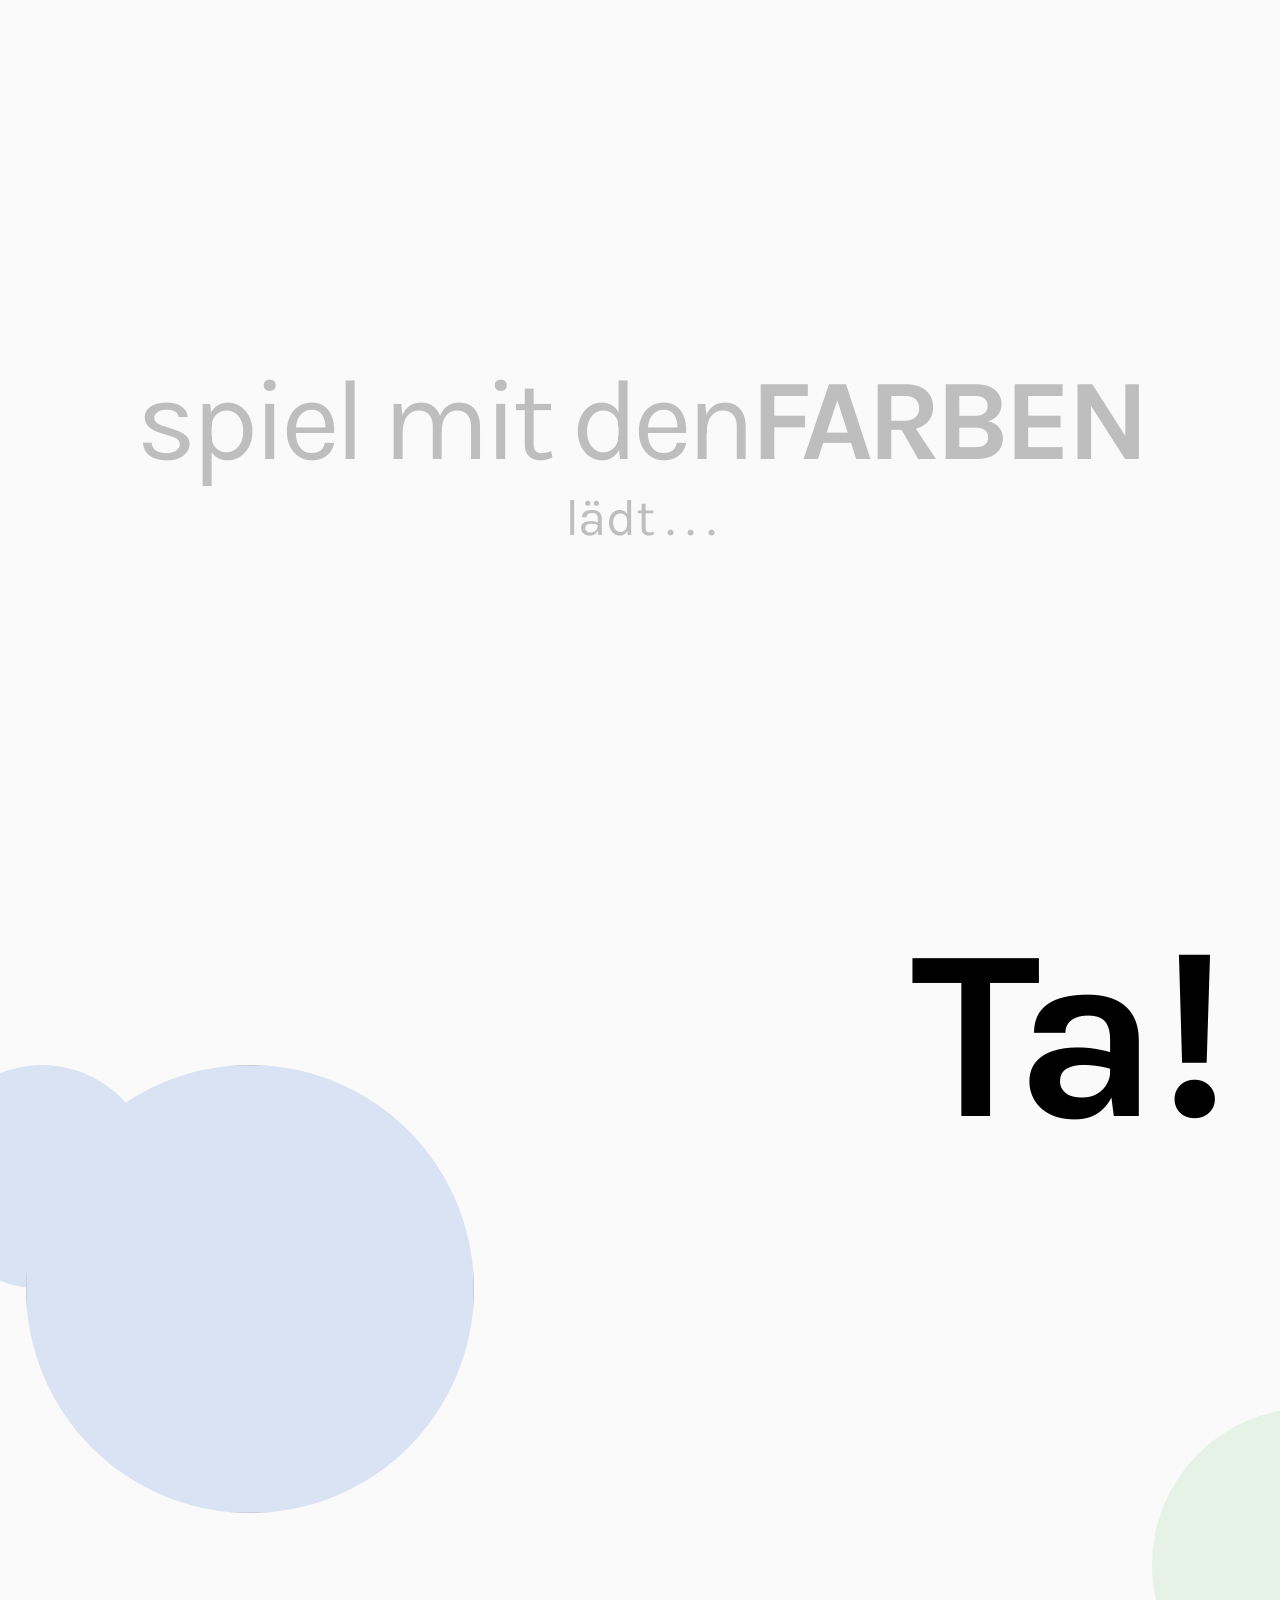
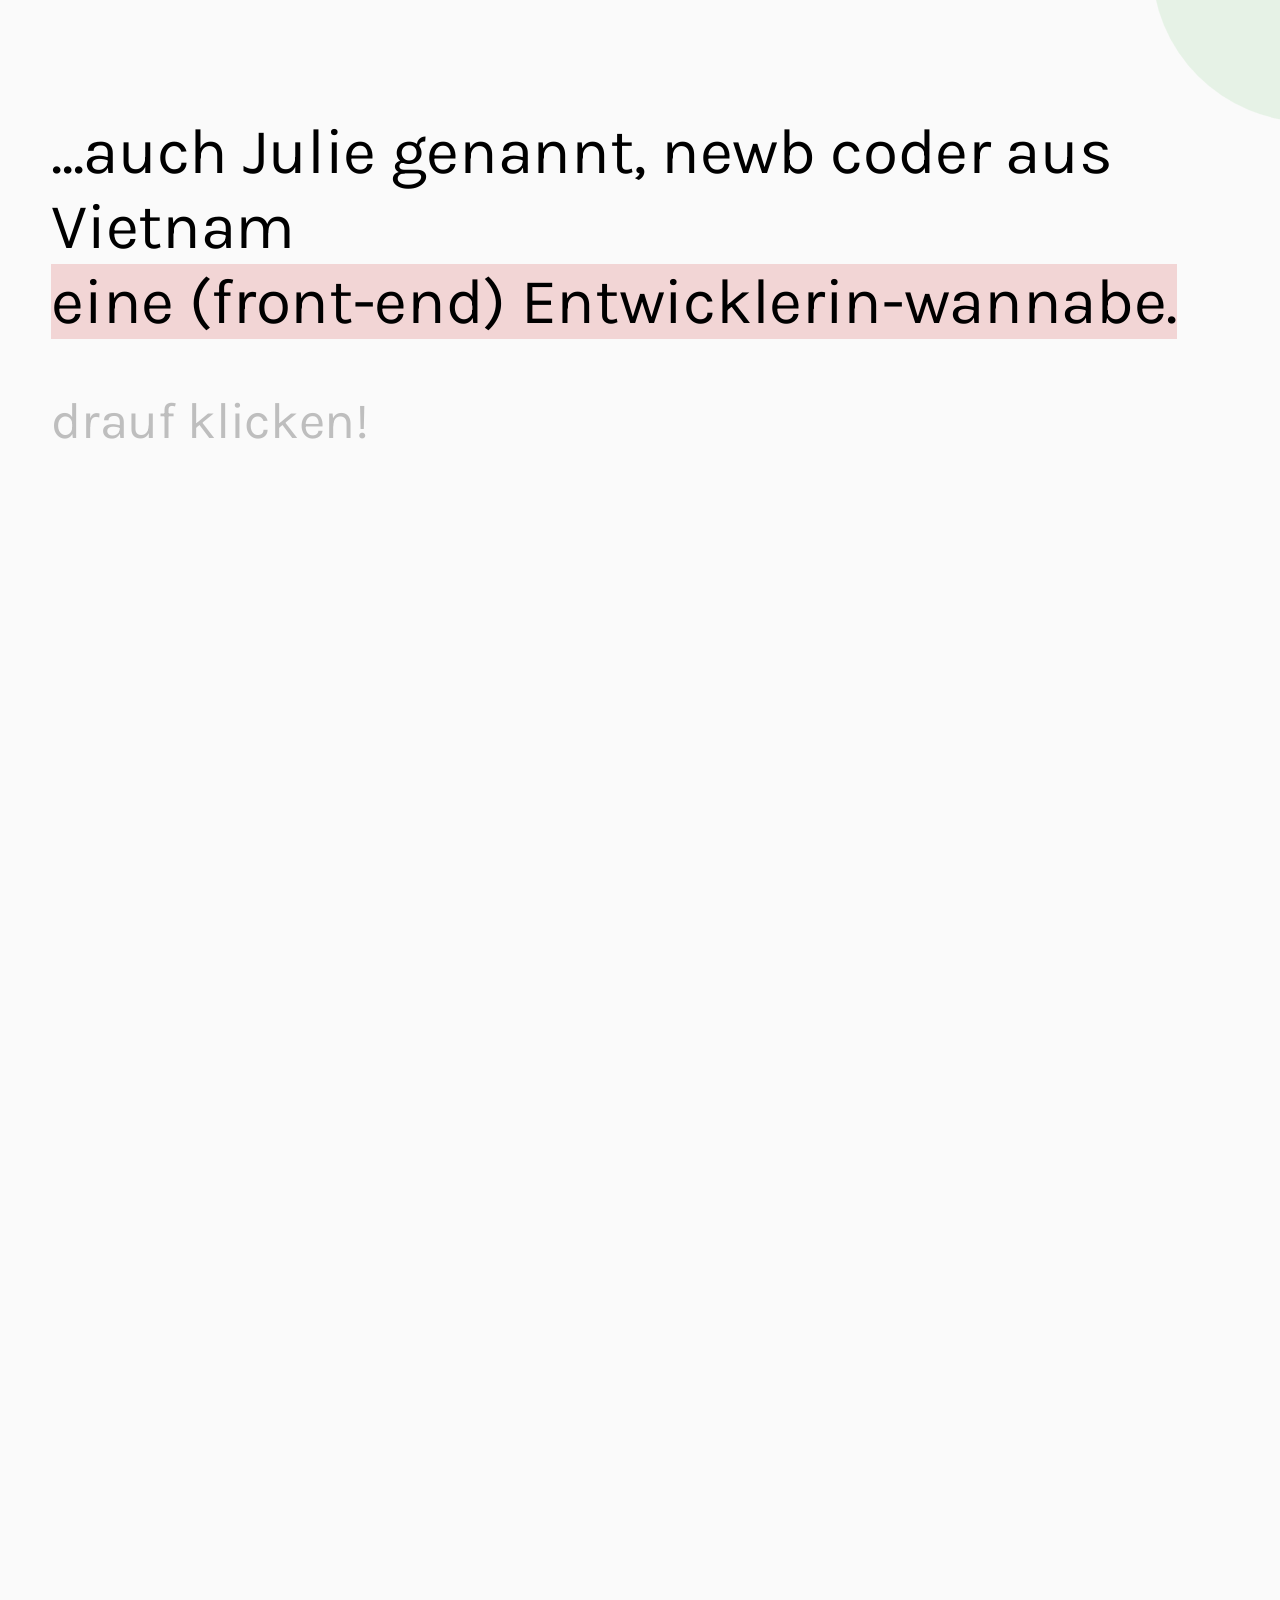
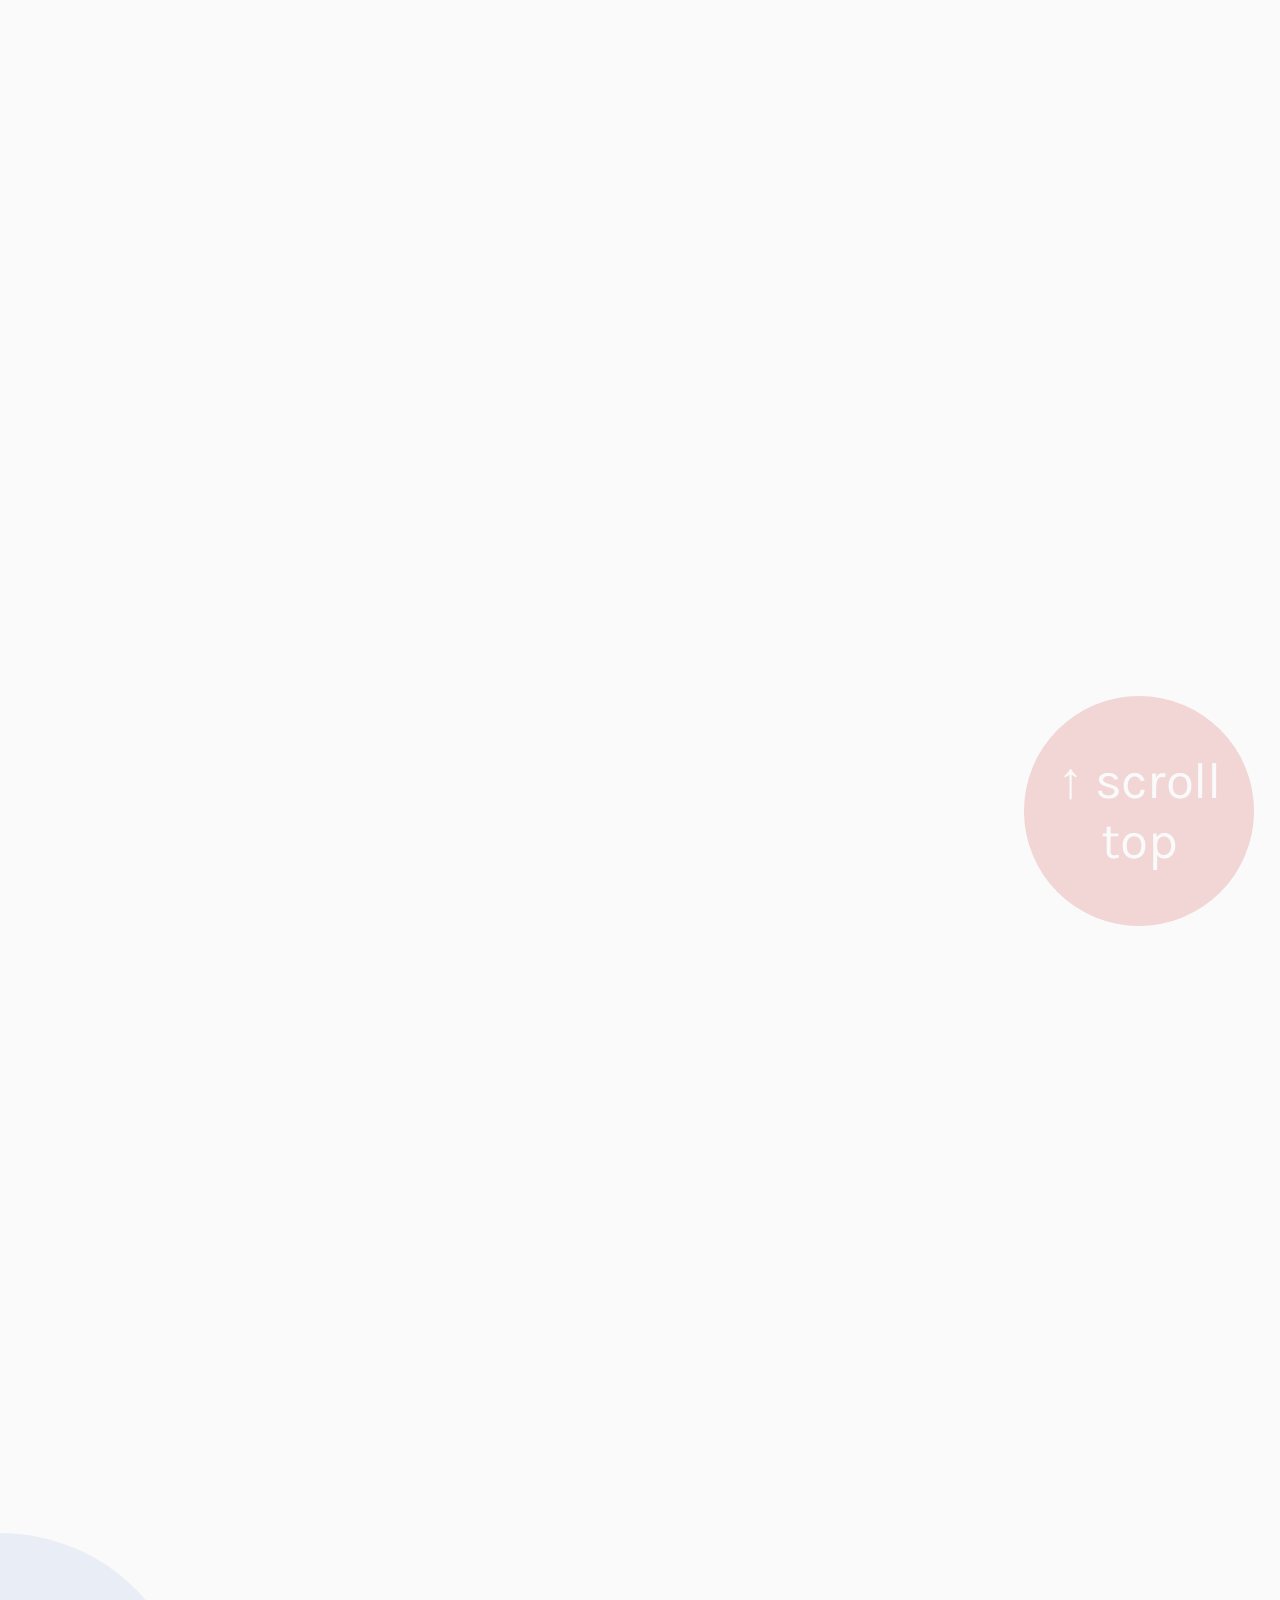
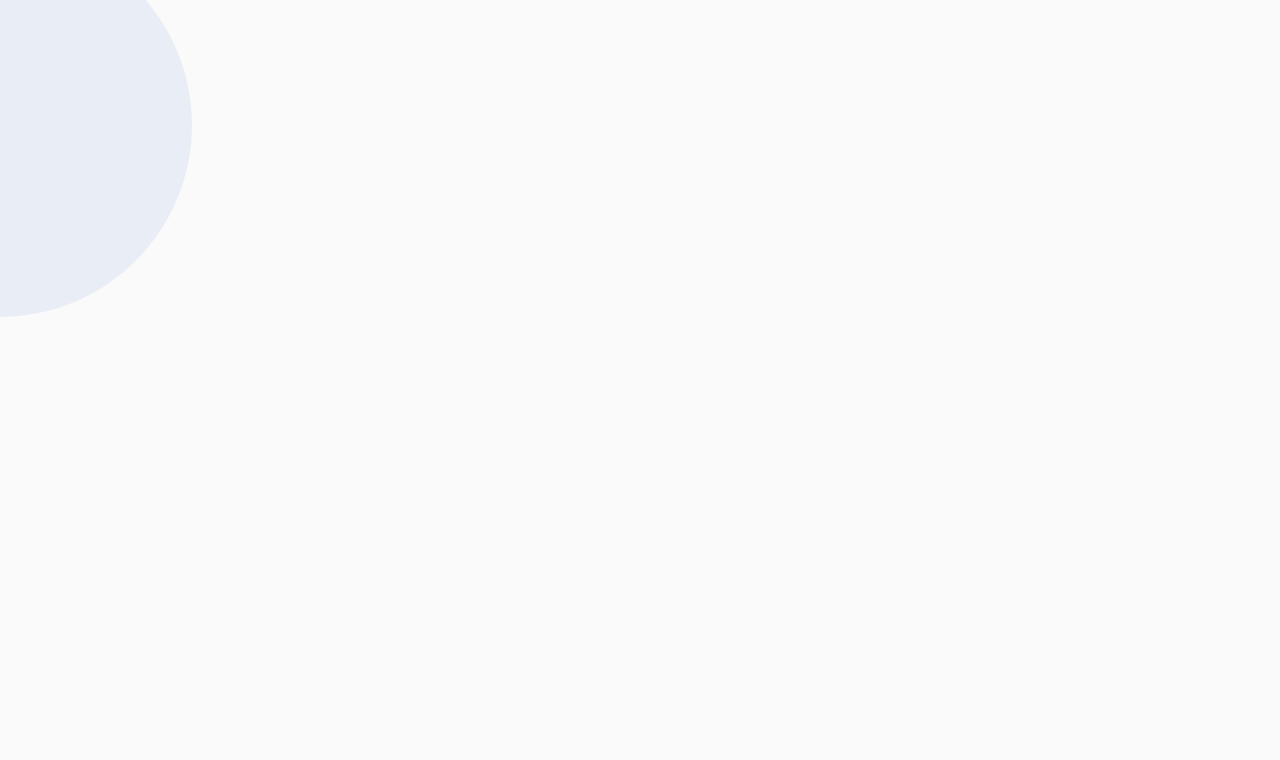
==== de.html @ 7721575c "update info" ====
<!DOCTYPE html>
<html lang="en">
<head>
  <meta charset="UTF-8">
  <meta name="viewport" content="width=device-width, initial-scale=1.0">
  <link href="https://fonts.googleapis.com/css2?family=Karla:wght@400;700&family=Prata&display=swap" rel="stylesheet">
  <!-- <link href="//db.onlinewebfonts.com/c/821953e3b7b6281fcb7e26edec546f29?family=ATC+Arquette+1_5_17" rel="stylesheet" type="text/css"/> -->

  <link href="./css/main.css" rel="stylesheet">
  <link rel="icon" href="./img/type.png">
  <title>Phuong Ta</title>
</head>
<body>
  <div class="load" id="load" style="opacity: 1">
    <div class="load-title">spiel mit den<span class="load-color">FARBEN</span></div>
    <div class="load-sub-title">lädt . . .</div>
  </div>

  
  <div id="rain" style="position: fixed;">
  </div>

  <div class="nav">
    <div class="nav-block" onclick="navScroll('home')"><span class="nav-ball" id="nav-ball-home" style="opacity: 1;"></span><p>home</p></div>
    <div class="nav-block" onclick="navScroll('work')"><span class="nav-ball" id="nav-ball-work" style="opacity: 0;"></span><p>work</p></div>
    <div class="nav-block" onclick="navScroll('about')"><span class="nav-ball" id="nav-ball-about" style="opacity: 0;"></span><p>über</p></div>
    <div class="nav-block" onclick="navScroll('contact')"><span class="nav-ball" id="nav-ball-contact" style="opacity: 0;"></span><p>kontakt</p></div>
  </div>

  <div class="nav-mobile" id="nav-mobile" style="display: none; height: 0vh;">
    <div class="nav-mobile-head">navigieren zu:</div>

    <div class="nav-mobile-opt nav-mobile-opt-1" onclick="navScroll('home')">home</div>
    <div class="nav-mobile-opt nav-mobile-opt-2" onclick="navScroll('work')">work</div>
    <div class="nav-mobile-opt nav-mobile-opt-3" onclick="navScroll('about')">about</div>
    <div class="nav-mobile-opt nav-mobile-opt-4" onclick="navScroll('contact')">contact</div>
    <div class="link-cv-con">
      <a class="link-cv" target="_blank" href="https://drive.google.com/file/d/1RGz3pQWkx7Z7ekfOfr1j6vanvaubJn_G/view?usp=sharing"><ion-icon name="link-outline" style="transform: translate(0, 0.25em);"></ion-icon>meinen Lebenslauf besuchen</a>
    </div>
  </div>
  <div class="hamburger" onclick="toggleNavMobile()"><ion-icon name="reorder-two-outline"></ion-icon></div>

  <div class="link">
    <div>
      <a class="link-cv" id="link-cv" target="_blank" href="https://drive.google.com/file/d/1RGz3pQWkx7Z7ekfOfr1j6vanvaubJn_G/view?usp=sharing" onmouseover="textAppearsOnHover('link-cv-click-on-it')" onmouseout="textDisappearsOutHover('link-cv-click-on-it')">mein Lebenslauf</a>
      <span id="link-cv-click-on-it" style="opacity: 0">klicken, um meinen Lebenslauf in einem anderen Tab zu schauen</span>
    </div>
    <div class="link-logo">phuon.</div>
  </div>


  <div class="main" id="main">
    <div id="home" class="home">
      <div class="home-header">
        <div class="home-pre-title">du hast mich gefunden,</div>
        <div class="home-languages">
          <div><a id="english" href="index.html">EN</a></div>
          <div><a id="deutsch" style="border-bottom: 1px solid black;">DE</a></div>
        </div>
      </div>

      <div class="home-title">ich bin Phuong Ta!</div>

      <div class="home-sub-title-con">
        <div class="home-sub-title">
          ...auch Julie genannt, newb coder aus Vietnam<br>
          <span class="home-title-highlight" id="home-title-highlight" onclick="falling()" onmouseover="textAppearsOnHover('home-click-on-it')" onmouseout="textDisappearsOutHover('home-click-on-it')">eine (front-end) Entwicklerin-wannabe.</span>
        </div>
        <div class="home-click-on-it" id="home-click-on-it"><ion-icon name="arrow-up-outline"></ion-icon> drauf klicken! </div>
      </div>

      <div class="home-img">
        <div class="home-img-filter">
          <div class="home-img-filter-1"></div>
        </div>
        <img src="./img/ava-bw.jpg"/>
      </div>

      <div class="home-circle" id="home-circle"></div>
      <div class="home-circle-2"><div><p>(hallo!) probier mal, alle <b>FARBEN</b> zu interagieren!</p></div></div>

    </div>


    <div id="quote" class="quote">
      <div class="quote-img-hand">
        <img src="./img/hand2.png" id="quote-hand-img"/>
        <span class="quote-doublequotes" id="quote-doublequotes" onclick="changeColorOnClick('quote-doublequotes', 'quote-doublequotes')">,,</span>
      </div>
      <div class="quote-text"><p>Immer auf der Suche nach etwas Neuem. <br>Und sei smart-working.</p></div>
    </div>

    <div id="work" class="work">
      <div class="work-title">
        <div class="work-title-text">WORK</div>
        <div class="work-highlight"></div>
      </div>

      <div class="work-intro">
        Hier sind einige Projekte von mir.
        <br>Besuchen mein <a target="_blank" href="https://github.com/tahaphuong"> github <ion-icon name="link-outline" style="transform: translate(0, 0.25em);"></ion-icon></a>, um mehr zu erfahren.
      </div>

      <div class="work-main" id="work-main">
        <div class="work-main-block" onclick="workBlockOnclick('artwork-title')" onmouseover="workBlockOnhover('artwork-title')" onmouseout="workBlockOuthover('artwork-title')">
          <div class="work-main-block-title" id="artwork-title" style="background-position: -100%;">Artwork design</div>
          <div class="work-main-block-des">Für meinen Englisch-Klub an Oberschule.</div>
        </div>

        <div class="work-main-block" onclick="workBlockOnclick('webapp-title')" onmouseover="workBlockOnhover('webapp-title')" onmouseout="workBlockOuthover('webapp-title')">
            <div class="work-main-block-title" id="webapp-title">Web App</div>
            <div class="work-main-block-des">HTML/CSS/JS, MVC Muster, Firebase</div>
        </div>

        <div class="work-main-block" onclick="workBlockOnclick('staticweb-title')" onmouseover="workBlockOnhover('staticweb-title')" onmouseout="workBlockOuthover('staticweb-title')">
          <div class="work-main-block-title" id="staticweb-title">Statische Webseite</div>
          <div class="work-main-block-des">HTML/CSS und JS für kleine Funktionen</div>
        </div>
        <div class="work-main-block" onclick="workBlockOnclick('mobile-title')" onmouseover="workBlockOnhover('mobile-title')" onmouseout="workBlockOuthover('mobile-title')">
          <div class="work-main-block-title" id="mobile-title">Mobile</div>
          <div class="work-main-block-des">Javascript, Firebase</div>
        </div>

      </div>
      <div class="work-showcase" id="work-showcase">
        <div class="work-showcase-artworks" id="work-showcase-artworks">
          <div class="work-showcase-artworks-pallete">

            <div class="work-showcase-artworks-color">
              <div class="skip work-showcase-artworks-copied">kopiert</div>
              <div class="skip work-showcase-artworks-color-ball" onclick="copyOnClick('f0e2d3', this)" style="background-color: #f0e2d3"></div>
              <div class="work-showcase-artworks-color-name" onclick="copyOnClick('f0e2d3', this)">f0e2d3</div>
            </div>

            <div class="work-showcase-artworks-color">
              <div class="skip work-showcase-artworks-copied">kopiert</div>
              <div class="skip work-showcase-artworks-color-ball" onclick="copyOnClick('f3ceb4', this)" style="background-color: #f3ceb4"></div>
              <div class="work-showcase-artworks-color-name" onclick="copyOnClick('f3ceb4', this)">f3ceb4</div>
            </div>
            
            <div class="work-showcase-artworks-color">
              <div class="skip work-showcase-artworks-copied">kopiert</div>
              <div class="skip work-showcase-artworks-color-ball" onclick="copyOnClick('ffdecf', this)" style="background-color: #ffdecf"></div>
              <div class="work-showcase-artworks-color-name" onclick="copyOnClick('ffdecf', this)">ffdecf</div>
            </div>
            
          </div>
          <img src="./img/artworks.jpg"/>


          <div class="work-showcase-artworks-pallete">
            
            <div class="work-showcase-artworks-color">
              <div class="skip work-showcase-artworks-copied">kopiert</div>
              <div class="skip work-showcase-artworks-color-ball" onclick="copyOnClick('e4d9b4', this)" style="background-color: #e4d9b4"></div>
              <div class="work-showcase-artworks-color-name" onclick="copyOnClick('e4d9b4', this)">e4d9b4</div>
            </div>

            <div class="work-showcase-artworks-color">
              <div class="skip work-showcase-artworks-copied">kopiert</div>
              <div class="skip work-showcase-artworks-color-ball" onclick="copyOnClick('c9b998', this)" style="background-color: #c9b998"></div>
              <div class="work-showcase-artworks-color-name" onclick="copyOnClick('c9b998', this)">c9b998</div>
            </div>

            <div class="work-showcase-artworks-color">
              <div class="skip work-showcase-artworks-copied">kopiert</div>
              <div class="skip work-showcase-artworks-color-ball" onclick="copyOnClick('8f9072', this)" style="background-color: #8f9072"></div>
              <div class="work-showcase-artworks-color-name" onclick="copyOnClick('8f9072', this)">8f9072</div>
            </div>

          </div>
        </div>
      </div>

      <div class="work-skills">
        <div class="work-skills-title"><div>skills</div></div>
        <div class="work-skills-main">
          <div class="work-skills-main-1">
            <div>HTML/CSS</div>
            <div>Javascript</div>
          </div>
          <div class="work-skills-main-1">
            <div>React Native</div>
            <div>Flutter</div>
          </div>
        </div>
      </div>
    </div>

    <div id="about" class="about">

      <div class="about-title-con">
        <div class="about-title">
          <div class="about-title-text">ABOUT</div>
          <div class="about-highlight"></div>
        </div>
      </div>

      <div class="about-main">
        <div class="about-main-block">
          <div class="about-main-block-ques">Warum entscheide ich mich für IT?</div>
          <div class="about-main-block-ans">Am Anfang habe ich an einem Javascript-Kurs teilgenommen, nur denn I möchtete etwas Neues versuchen. Es war eigentlich viel mehr interessanter als ich dachte. Daher will ich Informatik verfolgen.</div>
        </div>

        <div class="about-main-block" style="text-align: right;">
          <div class="about-main-block-ques">Meine Hobbys?</div>
  
  
          <div class="about-main-block-ans">Musik, allgemein. Ich spiele <a id="soundcloud-link" target="_blank" class="about-main-block-link" href="https://soundcloud.com/t-h-ph-ng"><ion-icon name="link-outline" style="transform: translate(0, 0.25em);"></ion-icon> gern Klavier, singen und Songwriting. <span id="soundcloud-ball" class="pointBallBig">besuch mein Soundcloud</span></a></div>
          
        </div>

        <div class="about-main-block">
          <div class="about-main-block-ques">Über außerschulische Aktivitäten?</div>
          <div class="about-main-block-ans">An meiner Oberschule war ich die Leiterin <a id="hec-link" target="_blank" class="about-main-block-link" href="https://www.facebook.com/pg/HSGSEnglishClub/photos/?tab=album&album_id=1570739006326073"><ion-icon name="link-outline" style="transform: translate(0, 0.25em);"></ion-icon>des Englisch-Klubs meiner Schule <span id="hec-ball" class="pointBallBig">besuch Facebook des Klubs</span></a>.Wir haben viele Aktivitäten für die Schüler unserer Oberschule organisiert. Unsere größte Veranstaltung ist English Celebration, die verschiedene Aktivitäten in Bezug auf die westliche Kultur und Sprache umfasst.</div>
          
        </div>

        <div class="about-main-block"  style="text-align: right;">
          <div class="about-main-block-ques">Über Fremdsprachen?</div>
          <div class="about-main-block-ans">Ich kann Englisch und Deutsch sprechen (mittlere Niveau). Ich habe vor, einige Sprachen mehr zu lernen, nachdem ich diese zwei beherrschen.</div>
        </div>
      </div>

    </div>

    <div id="contact" class="contact"> 

      <div onclick="scrollToTop()" class="skip contact-circle" style="opacity: 1;">↑ scroll top</div>

      <div class="contact-title">
        <div class="contact-title-text">danke für den Besuch!</div>
        <div class="contact-title-highlight"></div> 
      </div>

      <div class="contact-main">
        
        <div class="contact-block">
          <div class="skip work-showcase-artworks-copied">kopiert</div>
          <div class="contact-block-info" onclick="copyOnClick('phuonghata20012001@gmail.com', this)">phuonghata20012001@gmail.com</div>
          <a target="_blank" href="mailto:phuonghata20012001@gmail.com" class="contact-block-title"><div>→ email senden</div></a>
        </div>

        <div class="contact-block" style="margin-left: 20vw">
          <div class="skip work-showcase-artworks-copied">kopiert</div>
          <div class="contact-block-info" onclick="copyOnClick('www.github.com/tahaphuong/', this)">github.com/tahaphuong/</div>
          <a target="_blank" href="https://www.github.com/tahaphuong/" class="contact-block-title"><div>→ github besuchen</div></a>
        </div>

        <div class="contact-block" style="margin-left: 40vw">
          <div class="skip work-showcase-artworks-copied">kopiert</div>
          <div class="contact-block-info" onclick="copyOnClick('https\:\/\/www.linkedin.com/in/phuong-julie-ta-09b880201/', this)">Phuong (Julie) Ta</div>
          <a target="_blank" href="https://www.linkedin.com/in/phuong-julie-ta-09b880201/" class="contact-block-title"><div>→ linkedin</div></a>
        </div>
      </div>

      <div class="skip contact-circle-2" style="opacity: 1;"></div>

    </div>
  </div>

</body>
<script src="https://ajax.googleapis.com/ajax/libs/jquery/3.4.1/jquery.min.js"></script>
<script src="./de.js"></script>
<script src="https://unpkg.com/ionicons@5.0.0/dist/ionicons.js" type="module"></script>
</html>
---- css/main.css ----
html, body {
  margin: 0;
  padding: 0;
  background-color: #fafafa;
  overflow-x: hidden;
  -webkit-user-select: none;
     -moz-user-select: none;
      -ms-user-select: none;
          user-select: none;
  -webkit-tap-highlight-color: rgba(255, 255, 255, 0);
  -ms-overflow-style: 1vw;
  /* Internet Explorer 10+ */
  scrollbar-width: 1vw;
  font-family: "Karla", 'ATC Arquette 1_5_17', sans-serif;
  letter-spacing: -0.02em;
  font-weight: 400;
}

html, body div {
  -webkit-transition: all 0.4s;
  transition: all 0.4s;
}

a, button {
  color: inherit;
  text-decoration: none;
  outline: none;
}

::-webkit-scrollbar {
  cursor: pointer;
  width: 0.6vw;
}

::-webkit-scrollbar-thumb {
  cursor: pointer;
  background: #d3ebd3;
  border-radius: 999px;
}

::-moz-selection {
  /* Code for Firefox */
  color: ffffff;
  background: #bebebe;
}

::selection {
  color: #fafafa;
  background: #bebebe;
}

#mobile {
  display: none;
}

.hamburger {
  display: none;
}

.nav-mobile, #nav-mobile {
  display: none;
}

@-webkit-keyframes loadingPage {
  0% {
    color: #f2d5d5;
  }
  25% {
    color: #fff2cc;
  }
  50% {
    color: #d3ebd3;
  }
  75% {
    color: #dae3f3;
  }
  100% {
    color: #f2d5d5;
  }
}

@keyframes loadingPage {
  0% {
    color: #f2d5d5;
  }
  25% {
    color: #fff2cc;
  }
  50% {
    color: #d3ebd3;
  }
  75% {
    color: #dae3f3;
  }
  100% {
    color: #f2d5d5;
  }
}

@-webkit-keyframes blowUp {
  0% {
    -webkit-transform: scale(1);
            transform: scale(1);
  }
  100% {
    -webkit-transform: scale(1.5);
            transform: scale(1.5);
    opacity: 0;
  }
}

@keyframes blowUp {
  0% {
    -webkit-transform: scale(1);
            transform: scale(1);
  }
  100% {
    -webkit-transform: scale(1.5);
            transform: scale(1.5);
    opacity: 0;
  }
}

@-webkit-keyframes appear {
  0% {
    opacity: 0;
    -webkit-transform: translate(0, 5vw);
            transform: translate(0, 5vw);
  }
  100% {
    opacity: 1;
    -webkit-transform: none;
            transform: none;
  }
}

@keyframes appear {
  0% {
    opacity: 0;
    -webkit-transform: translate(0, 5vw);
            transform: translate(0, 5vw);
  }
  100% {
    opacity: 1;
    -webkit-transform: none;
            transform: none;
  }
}

@-webkit-keyframes disappear {
  0% {
    opacity: 1;
  }
  100% {
    opacity: 0;
  }
}

@keyframes disappear {
  0% {
    opacity: 1;
  }
  100% {
    opacity: 0;
  }
}

@-webkit-keyframes handOut {
  0% {
    -webkit-transform: translate(inherit, 0);
            transform: translate(inherit, 0);
  }
  50% {
    -webkit-transform: translate(0, 0);
            transform: translate(0, 0);
  }
  100% {
    -webkit-transform: translate(inherit, 0);
            transform: translate(inherit, 0);
  }
}

@keyframes handOut {
  0% {
    -webkit-transform: translate(inherit, 0);
            transform: translate(inherit, 0);
  }
  50% {
    -webkit-transform: translate(0, 0);
            transform: translate(0, 0);
  }
  100% {
    -webkit-transform: translate(inherit, 0);
            transform: translate(inherit, 0);
  }
}

@-webkit-keyframes doublequotes {
  0% {
    -webkit-transform: translate(inherit, 0);
            transform: translate(inherit, 0);
  }
  25% {
    -webkit-transform: translate(0, 0);
            transform: translate(0, 0);
  }
  50% {
    -webkit-transform: translate(inherit, 0);
            transform: translate(inherit, 0);
  }
  75% {
    -webkit-transform: translate(0, 0);
            transform: translate(0, 0);
  }
  100% {
    -webkit-transform: translate(inherit, 0);
            transform: translate(inherit, 0);
  }
}

@keyframes doublequotes {
  0% {
    -webkit-transform: translate(inherit, 0);
            transform: translate(inherit, 0);
  }
  25% {
    -webkit-transform: translate(0, 0);
            transform: translate(0, 0);
  }
  50% {
    -webkit-transform: translate(inherit, 0);
            transform: translate(inherit, 0);
  }
  75% {
    -webkit-transform: translate(0, 0);
            transform: translate(0, 0);
  }
  100% {
    -webkit-transform: translate(inherit, 0);
            transform: translate(inherit, 0);
  }
}

@-webkit-keyframes slideOpacity {
  0% {
    opacity: 0;
  }
  100% {
    opacity: 1;
  }
}

@keyframes slideOpacity {
  0% {
    opacity: 0;
  }
  100% {
    opacity: 1;
  }
}

@-webkit-keyframes homeCircleOpacity {
  0% {
    opacity: 1;
  }
  40% {
    opacity: 0;
  }
  80% {
    opacity: 0;
  }
  100% {
    opacity: 1;
  }
}

@keyframes homeCircleOpacity {
  0% {
    opacity: 1;
  }
  40% {
    opacity: 0;
  }
  80% {
    opacity: 0;
  }
  100% {
    opacity: 1;
  }
}

@-webkit-keyframes scaleInfinite {
  0% {
    -webkit-transform: scale(1) translate(-50%, -70%);
            transform: scale(1) translate(-50%, -70%);
  }
  50% {
    -webkit-transform: scale(1.1) translate(-50%, -70%);
            transform: scale(1.1) translate(-50%, -70%);
  }
  100% {
    -webkit-transform: scale(1) translate(-50%, -70%);
            transform: scale(1) translate(-50%, -70%);
  }
}

@keyframes scaleInfinite {
  0% {
    -webkit-transform: scale(1) translate(-50%, -70%);
            transform: scale(1) translate(-50%, -70%);
  }
  50% {
    -webkit-transform: scale(1.1) translate(-50%, -70%);
            transform: scale(1.1) translate(-50%, -70%);
  }
  100% {
    -webkit-transform: scale(1) translate(-50%, -70%);
            transform: scale(1) translate(-50%, -70%);
  }
}

@-webkit-keyframes falling {
  0% {
    margin-top: 0;
  }
  100% {
    margin-top: 100vh;
  }
}

@keyframes falling {
  0% {
    margin-top: 0;
  }
  100% {
    margin-top: 100vh;
  }
}

.load {
  height: 100vh;
  width: 100vw;
  background-color: #fafafa;
  position: fixed;
  z-index: 50;
  display: -webkit-box;
  display: -ms-flexbox;
  display: flex;
  -webkit-box-orient: vertical;
  -webkit-box-direction: normal;
      -ms-flex-direction: column;
          flex-direction: column;
  -webkit-box-pack: center;
      -ms-flex-pack: center;
          justify-content: center;
  -webkit-box-align: center;
      -ms-flex-align: center;
          align-items: center;
}

.load-title {
  color: #bebebe;
  font-size: calc(2vw + 2px);
  letter-spacing: -0.05em;
}

.load-color {
  font-weight: 700;
  -webkit-animation: loadingPage 3s linear infinite;
          animation: loadingPage 3s linear infinite;
}

.load-sub-title {
  font-size: calc(1vw + 2px);
  color: #bebebe;
}

#main {
  background-color: transparent;
}

#quote > div, #work > div, #about > div, #contact div {
  opacity: 0;
}

.nav {
  height: 100vh;
  width: 7vw;
  border-left: 0.05vw solid #bebebe;
  background-color: #fafafa;
  position: fixed;
  right: 0;
  z-index: 20;
  display: -webkit-box;
  display: -ms-flexbox;
  display: flex;
  -webkit-box-orient: vertical;
  -webkit-box-direction: normal;
      -ms-flex-direction: column;
          flex-direction: column;
  font-size: calc(1vw + 2px);
}

.nav-block {
  cursor: pointer;
}

.nav-ball {
  height: 0.5em;
  width: 0.5em;
  border-radius: 50%;
  -webkit-transition: all 0.3s;
  transition: all 0.3s;
}

.nav-ball:active {
  -webkit-transform: translate(0, -1vw);
          transform: translate(0, -1vw);
}

#nav-ball-home {
  background-color: #d3ebd3;
}

#nav-ball-work {
  background-color: #f2d5d5;
}

#nav-ball-about {
  background-color: #fff2cc;
}

#nav-ball-contact {
  background-color: #dae3f3;
}

.nav > div {
  height: 25vh;
  display: -webkit-box;
  display: -ms-flexbox;
  display: flex;
  -webkit-box-pack: center;
      -ms-flex-pack: center;
          justify-content: center;
  -webkit-box-align: center;
      -ms-flex-align: center;
          align-items: center;
}

.nav .nav-block p {
  width: 1em;
  display: -webkit-box;
  display: -ms-flexbox;
  display: flex;
  -webkit-box-pack: center;
      -ms-flex-pack: center;
          justify-content: center;
  -webkit-box-align: center;
      -ms-flex-align: center;
          align-items: center;
  text-align: center;
  -webkit-transform: rotate(-90deg);
          transform: rotate(-90deg);
}

.link {
  width: 92.4vw;
  position: fixed;
  bottom: 3vw;
  z-index: 30;
  display: -webkit-box;
  display: -ms-flexbox;
  display: flex;
  -webkit-box-align: center;
      -ms-flex-align: center;
          align-items: center;
  -webkit-box-pack: justify;
      -ms-flex-pack: justify;
          justify-content: space-between;
  font-size: calc(1vw + 2px);
}

#link-cv {
  border: 0.05vw solid #bebebe;
  background-color: #fafafa;
  border-radius: 999px;
  padding: 0.3em 1em;
  margin-left: 4vw;
  -webkit-transition: all 0.4s;
  transition: all 0.4s;
}

#link-cv-click-on-it {
  margin-left: 1em;
  color: #bebebe;
  -webkit-transition: all 0.4s;
  transition: all 0.4s;
}

.link-logo {
  opacity: 0;
  height: 0.25em;
  width: -webkit-fit-content;
  width: -moz-fit-content;
  width: fit-content;
  background-color: #fafafa;
  margin-right: 4vw;
  display: -webkit-box;
  display: -ms-flexbox;
  display: flex;
  -webkit-box-align: center;
      -ms-flex-align: center;
          align-items: center;
  font-weight: 700;
  -webkit-transition: all 0.4s;
  transition: all 0.4s;
}

.nav-logo > div {
  display: -webkit-box;
  display: -ms-flexbox;
  display: flex;
  -webkit-box-pack: center;
      -ms-flex-pack: center;
          justify-content: center;
  -webkit-box-align: center;
      -ms-flex-align: center;
          align-items: center;
  font-size: calc(1.5vw + 2px);
}

.main {
  width: 92.4vw;
}

.home {
  padding: 4vw;
  position: relative;
  z-index: 15;
}

.home-header {
  width: 100%;
  display: -webkit-box;
  display: -ms-flexbox;
  display: flex;
  -webkit-box-pack: justify;
      -ms-flex-pack: justify;
          justify-content: space-between;
  margin-bottom: 6.8vw;
}

.home-pre-title {
  font-weight: 700;
  font-size: calc(1.5vw + 2px);
}

.home-languages {
  display: -webkit-box;
  display: -ms-flexbox;
  display: flex;
  -webkit-box-align: center;
      -ms-flex-align: center;
          align-items: center;
  -webkit-box-pack: end;
      -ms-flex-pack: end;
          justify-content: flex-end;
  font-size: calc(1vw + 2px);
}

.home-languages a {
  margin-left: 2em;
  padding-bottom: 0.2em;
  font-size: calc(1vw + 2px);
}

.home-title {
  font-size: calc(7vw + 2px);
  font-weight: 700;
}

.home-sub-title {
  font-size: calc(2vw + 2px);
}

.home-title-highlight {
  background-color: #f2d5d5;
  -webkit-transition: all 0.3s;
  transition: all 0.3s;
}

.home-title-highlight:hover {
  cursor: pointer;
  opacity: 0.75;
}

.home-click-on-it {
  opacity: 0;
  margin-top: 1em;
  font-size: calc(1vw + 2px);
  color: #bebebe;
  -webkit-transition: all 0.3s;
  transition: all 0.3s;
}

.home-circle {
  cursor: pointer;
  height: 25vw;
  width: 25vw;
  border-radius: 50%;
  background-color: #fff2cc;
  position: absolute;
  z-index: -5;
  top: -12.5vw;
  left: -12.5vw;
  -webkit-transition-timing-function: cubic-bezier(0.15, 0.7, 0.15, 0.7);
          transition-timing-function: cubic-bezier(0.15, 0.7, 0.15, 0.7);
}

.home-circle:hover {
  -webkit-transform: scale(1.5);
          transform: scale(1.5);
}

.home-circle-2 {
  cursor: pointer;
  height: 15vw;
  width: 15vw;
  border-radius: 50%;
  background-color: rgba(211, 235, 211, 0.3);
  top: 50vw;
  left: 12.5vw;
  position: absolute;
  z-index: -5;
  display: -webkit-box;
  display: -ms-flexbox;
  display: flex;
  -ms-flex-wrap: wrap;
      flex-wrap: wrap;
  -webkit-box-pack: center;
      -ms-flex-pack: center;
          justify-content: center;
  -webkit-box-align: center;
      -ms-flex-align: center;
          align-items: center;
  text-align: center;
  font-size: calc(1vw + 2px);
  color: rgba(0, 0, 0, 0.5);
  -webkit-transition: all 0.4s;
  transition: all 0.4s;
}

.home-circle-2 > div {
  width: 60%;
  -webkit-animation: homeCircleOpacity 5s ease infinite;
          animation: homeCircleOpacity 5s ease infinite;
}

.home-circle-2:active {
  opacity: 0;
}

.home-img {
  position: relative;
  right: -6vw;
  z-index: -1;
}

.home-img img {
  height: 25vw;
  border-radius: 50%;
  position: absolute;
  right: 0;
  opacity: 0.6;
}

.home-img .home-img-filter {
  height: 25vw;
  width: 25vw;
  border-radius: 50%;
  background-color: #dae3f3;
  position: absolute;
  right: 0;
  z-index: -2;
}

.home-img-filter .home-img-filter-1 {
  height: 12.5vw;
  width: 12.5vw;
  border-radius: 50%;
  background-color: #dae3f3;
  position: absolute;
  left: -7.5vw;
  z-index: -2;
  -webkit-transition: all 0.5s;
  transition: all 0.5s;
}

.home-img-filter-1:hover {
  cursor: pointer;
  -webkit-animation: blowUp 0.5s ease-out forwards;
          animation: blowUp 0.5s ease-out forwards;
}

.quote {
  margin-top: 30vw;
  padding-bottom: 10vw;
  position: relative;
  z-index: 20;
}

.quote .quote-text {
  width: 100%;
  height: 30vw;
  position: relative;
  z-index: 0;
  display: -webkit-box;
  display: -ms-flexbox;
  display: flex;
  -webkit-box-pack: center;
      -ms-flex-pack: center;
          justify-content: center;
  -webkit-box-align: center;
      -ms-flex-align: center;
          align-items: center;
  font-size: calc(3vw + 2px);
  font-family: "Prata", "serif";
  color: #333333;
}

.quote .quote-img-hand {
  height: 30vw;
  position: absolute;
  z-index: 5;
  left: 0;
  display: -webkit-box;
  display: -ms-flexbox;
  display: flex;
  -webkit-box-align: center;
      -ms-flex-align: center;
          align-items: center;
  opacity: 0.5;
}

.quote .quote-img-hand img {
  width: 20vw;
  -webkit-transform: translate(-25vw, 0);
          transform: translate(-25vw, 0);
}

.quote-doublequotes {
  cursor: pointer;
  position: relative;
  top: -8vw;
  left: -0.5em;
  font-size: 7vw;
  font-family: "Prata", "serif";
  color: #f2d5d5;
  -webkit-transform: translate(-25vw, 0);
          transform: translate(-25vw, 0);
}

.pink-text, .color-1 {
  color: #f2d5d5;
}

.yellow-text, .color-2 {
  color: #fff2cc;
}

.blue-text, .color-3 {
  color: #dae3f3;
}

.green-text, .color-4 {
  color: #d3ebd3;
}

.work {
  padding-top: 4vw;
}

.work-title {
  cursor: pointer;
  padding-left: 4vw;
  font-weight: 700;
  font-size: calc(4vw + 2px);
  color: black;
  -webkit-transition: all 0.05s;
  transition: all 0.05s;
}

.work-title:active {
  letter-spacing: 0.1em;
}

.work-title-text {
  position: relative;
  z-index: 2;
}

.work-title .work-highlight {
  width: 2.8em;
  height: 0.8em;
  background-color: #fff2cc;
  position: relative;
  z-index: 1;
  top: -0.8em;
  left: 0.4em;
}

.work-intro {
  padding-left: 4vw;
  font-size: calc(2vw + 2px);
}

.work-intro a {
  background-color: #dae3f3;
  -webkit-transition: all 0.3s;
  transition: all 0.3s;
}

.work-intro a:hover {
  opacity: 0.75;
}

.work-main {
  width: 100%;
  margin-top: 4vw;
  border-top: 0.05vw solid #bebebe;
  border-bottom: 0.05vw solid #bebebe;
  display: -ms-grid;
  display: grid;
  -ms-grid-columns: 25% 25% 25% 25%;
      grid-template-columns: 25% 25% 25% 25%;
}

.work-main-block {
  height: 12vw;
  background-color: transparent;
  border-left: 0.05vw solid #bebebe;
  display: -webkit-box;
  display: -ms-flexbox;
  display: flex;
  -webkit-box-orient: vertical;
  -webkit-box-direction: normal;
      -ms-flex-direction: column;
          flex-direction: column;
  -webkit-box-align: center;
      -ms-flex-align: center;
          align-items: center;
  -webkit-box-pack: center;
      -ms-flex-pack: center;
          justify-content: center;
}

.work-main-block:hover {
  cursor: pointer;
}

.work-main-block-title {
  height: 0.4em;
  width: auto;
  background-image: -webkit-gradient(linear, left top, right top, color-stop(50%, transparent), color-stop(50%, #f2d5d5));
  background-image: linear-gradient(to right, transparent 50%, #f2d5d5 50%);
  background-position: 0;
  background-size: 200%;
  margin-bottom: 0.5em;
  display: -webkit-box;
  display: -ms-flexbox;
  display: flex;
  -webkit-box-align: center;
      -ms-flex-align: center;
          align-items: center;
  text-align: center;
  font-family: "Prata", "serif";
  font-size: calc(1.5vw + 2px);
  -webkit-transition: all 0.6s;
  transition: all 0.6s;
}

.work-main-block-des {
  font-size: calc(1vw + 2px);
  text-align: center;
}

#work-showcase {
  width: 100%;
  border-bottom: 0.05vw solid #bebebe;
  -webkit-transition: all 0.4s;
  transition: all 0.4s;
}

.work-showcase > div {
  opacity: 0;
  -webkit-animation: slideOpacity 1s ease-out forwards;
          animation: slideOpacity 1s ease-out forwards;
}

.work-showcase-artworks {
  overflow-x: hidden;
  overflow-y: hidden;
  display: -webkit-box;
  display: -ms-flexbox;
  display: flex;
  -webkit-box-orient: horizontal;
  -webkit-box-direction: normal;
      -ms-flex-direction: row;
          flex-direction: row;
}

.work-showcase-artworks-copied {
  opacity: 0;
  position: relative;
  bottom: 0.5vw;
  font-size: calc(1vw + 2px);
  color: #bebebe;
  letter-spacing: -0.05em;
  -webkit-transition: all 0.2s;
  transition: all 0.2s;
}

.work-showcase-artworks-pallete {
  width: 25%;
  display: -webkit-box;
  display: -ms-flexbox;
  display: flex;
  -webkit-box-orient: vertical;
  -webkit-box-direction: normal;
      -ms-flex-direction: column;
          flex-direction: column;
  -webkit-box-pack: space-evenly;
      -ms-flex-pack: space-evenly;
          justify-content: space-evenly;
  -webkit-box-align: center;
      -ms-flex-align: center;
          align-items: center;
  font-size: calc(1vw + 2px);
}

.work-showcase-artworks-color {
  display: -webkit-box;
  display: -ms-flexbox;
  display: flex;
  -webkit-box-orient: vertical;
  -webkit-box-direction: normal;
      -ms-flex-direction: column;
          flex-direction: column;
  -webkit-box-pack: center;
      -ms-flex-pack: center;
          justify-content: center;
  -webkit-box-align: center;
      -ms-flex-align: center;
          align-items: center;
}

.work-showcase-artworks-color-name {
  cursor: text;
  -webkit-user-select: text;
     -moz-user-select: text;
      -ms-user-select: text;
          user-select: text;
  margin-top: 1em;
}

.work-showcase-artworks-color-ball {
  cursor: pointer;
  height: 6vw;
  width: 6vw;
  border-radius: 50%;
}

.work-showcase-artworks-color-ball:hover {
  -webkit-transform: translate(0, -0.5vw);
          transform: translate(0, -0.5vw);
}

.work-showcase-artworks img {
  width: 46.2vw;
  -webkit-transition: all 0.5s;
  transition: all 0.5s;
}

.work-showcase-webapp {
  overflow-x: hidden;
  overflow-y: hidden;
  display: -webkit-box;
  display: -ms-flexbox;
  display: flex;
  -ms-flex-wrap: wrap;
      flex-wrap: wrap;
}

.work-showcase-webapp-img {
  width: 46.125vw;
  height: 27vw;
  border-left: 0.05vw solid #bebebe;
  border-bottom: 0.05vw solid #bebebe;
  background-size: cover;
  background-position: center;
}

.work-showcase-webapp-block {
  width: 100%;
  height: 100%;
  opacity: 0;
  background-color: rgba(250, 250, 250, 0.85);
  display: -webkit-box;
  display: -ms-flexbox;
  display: flex;
  -webkit-box-orient: vertical;
  -webkit-box-direction: normal;
      -ms-flex-direction: column;
          flex-direction: column;
  -webkit-box-pack: center;
      -ms-flex-pack: center;
          justify-content: center;
  -webkit-box-align: center;
      -ms-flex-align: center;
          align-items: center;
  font-size: calc(1vw + 2px);
  letter-spacing: -0.04em;
  text-align: center;
}

.work-showcase-webapp-des {
  padding: 2vw;
  font-size: calc(1.5vw + 2px);
}

.work-showcase-webapp-des:hover {
  -webkit-transform: scale(1.05);
          transform: scale(1.05);
}

.work-showcase-webapp-link {
  width: 100%;
  display: -webkit-box;
  display: -ms-flexbox;
  display: flex;
  -webkit-box-pack: center;
      -ms-flex-pack: center;
          justify-content: center;
  font-size: calc(1.5vw + 2px);
  font-weight: 500;
  color: #2d2d2d;
}

.work-showcase-webapp-link > a {
  cursor: pointer;
  height: 2.5em;
  width: 2.5em;
  margin: 0 0.5em;
  display: -webkit-box;
  display: -ms-flexbox;
  display: flex;
  -webkit-box-align: center;
      -ms-flex-align: center;
          align-items: center;
  -webkit-box-pack: center;
      -ms-flex-pack: center;
          justify-content: center;
  border: 0.075vw solid #bebebe;
  border-radius: 50%;
  background-color: transparent;
  -webkit-transition: all 0.4s;
  transition: all 0.4s;
}

.work-showcase-webapp-link > a:hover {
  background-color: rgba(218, 227, 243, 0.7);
}

.work-showcase-webapp-link > a:active {
  background-color: rgba(255, 242, 204, 0.5);
}

.work-showcase-mobile {
  display: -webkit-box;
  display: -ms-flexbox;
  display: flex;
}

.work-showcase-mobile-block {
  padding: 4vw;
}

.work-showcase-mobile-block-title {
  font-size: calc(3vw + 2px);
  font-weight: 700;
  letter-spacing: -0.05em;
}

.work-showcase-mobile-block-des {
  font-size: calc(1.5vw + 2px);
  letter-spacing: -0.04em;
}

.work-showcase-mobile-block-des a {
  cursor: pointer;
  padding-bottom: 0.1em;
  border-bottom: 0.3em solid #dae3f3;
  -webkit-transition: all 0.4s;
  transition: all 0.4s;
}

.work-showcase-mobile-block-des a:hover {
  border-bottom: 0.3em solid #f2d5d5;
}

.work-showcase-mobile-block-des a:active {
  border-bottom: 0.3em solid #fff2cc;
}

.work-showcase-mobile img {
  width: 46.2vw;
}

.work-skills {
  width: 100%;
  padding: 5vw 8vw;
  border-bottom: 0.05vw solid #bebebe;
  display: -webkit-box;
  display: -ms-flexbox;
  display: flex;
  -webkit-box-orient: vertical;
  -webkit-box-direction: normal;
      -ms-flex-direction: column;
          flex-direction: column;
}

.work-skills .work-skills-title {
  position: relative;
  z-index: 1;
  margin-bottom: 4vw;
  font-size: calc(3vw + 2px);
  font-weight: 700;
  letter-spacing: -0.1em;
}

.work-skills .work-skills-main {
  width: 100%;
  display: -webkit-box;
  display: -ms-flexbox;
  display: flex;
  -webkit-box-pack: end;
      -ms-flex-pack: end;
          justify-content: flex-end;
  font-size: calc(2vw + 2px);
}

.work-skills .work-skills-main .work-skills-main-1 {
  width: 50%;
}

.about {
  margin-top: 4vw;
  padding-top: 4vw;
}

.about-title-con {
  cursor: pointer;
  width: 100%;
  display: -webkit-box;
  display: -ms-flexbox;
  display: flex;
  -webkit-box-pack: end;
      -ms-flex-pack: end;
          justify-content: flex-end;
}

.about-title {
  position: relative;
  z-index: 10;
  padding-right: 4vw;
  font-weight: 700;
  font-size: calc(4vw + 2px);
  -webkit-transition: all 0.05s;
  transition: all 0.05s;
}

.about-title:active {
  letter-spacing: 0.1em;
}

.about-title .about-title-text {
  position: relative;
  z-index: 2;
}

.about-title .about-highlight {
  width: 3.1em;
  height: 0.8em;
  background-color: #dae3f3;
  position: relative;
  z-index: 1;
  top: -0.8em;
  left: 0.4em;
}

.about-main {
  width: 100%;
}

.about-main-block {
  border-bottom: 0.05vw solid #bebebe;
  padding: 4vw;
}

#soundcloud-link {
  background-color: #fff2cc;
}

#hec-link {
  background-color: #fff2cc;
}

.about-main-block .about-main-block-ques {
  margin-bottom: 0.5em;
  font-weight: 700;
  font-size: calc(2vw + 2px);
  letter-spacing: -0.075em;
}

.about-main-block .about-main-block-ans {
  font-size: calc(1.5vw + 2px);
  font-weight: 400;
}

.contact {
  min-height: 40vw;
  width: 100%;
  margin-top: 20vw;
}

.contact-title {
  cursor: pointer;
  padding-left: 4vw;
  font-family: "Prata", "serif";
  font-size: calc(3vw + 2px);
  -webkit-transition: all 0.5s;
  transition: all 0.5s;
}

.contact-title:active {
  margin-bottom: -1vw;
}

.contact-title-text {
  position: relative;
  z-index: 2;
}

.contact-title .contact-title-highlight {
  height: 0.6em;
  width: 10em;
  background-color: rgba(211, 235, 211, 0.5);
  position: relative;
  z-index: 1;
  bottom: 0.8em;
  left: 0.3em;
}

.contact-main {
  padding: 4vw;
  padding-top: 0px;
  padding-bottom: 2vw;
  display: -webkit-box;
  display: -ms-flexbox;
  display: flex;
  -webkit-box-orient: vertical;
  -webkit-box-direction: normal;
      -ms-flex-direction: column;
          flex-direction: column;
}

.contact-block {
  margin-top: 2vw;
  display: -webkit-box;
  display: -ms-flexbox;
  display: flex;
  -webkit-box-orient: vertical;
  -webkit-box-direction: normal;
      -ms-flex-direction: column;
          flex-direction: column;
  -webkit-box-pack: center;
      -ms-flex-pack: center;
          justify-content: center;
}

.contact-block-info {
  cursor: text;
  -webkit-user-select: text;
     -moz-user-select: text;
      -ms-user-select: text;
          user-select: text;
  font-size: calc(1.5vw + 2px);
  letter-spacing: -0.05em;
}

.contact-block-info:hover {
  opacity: 0.8;
}

.contact-block-title {
  cursor: pointer;
  width: -webkit-fit-content;
  width: -moz-fit-content;
  width: fit-content;
  font-size: calc(1.5vw + 2px);
  font-weight: 700;
  letter-spacing: -0.1em;
  -webkit-transition: all 0.4s;
  transition: all 0.4s;
}

.contact-block-title:hover {
  cursor: pointer;
  padding-left: 1em;
}

.contact-circle {
  height: 12vw;
  width: 12vw;
  border-radius: 50%;
  background-color: #f2d5d5;
  position: absolute;
  z-index: 1;
  right: 20vw;
  margin-top: 5vw;
  display: -webkit-box;
  display: -ms-flexbox;
  display: flex;
  -webkit-box-pack: center;
      -ms-flex-pack: center;
          justify-content: center;
  -webkit-box-align: center;
      -ms-flex-align: center;
          align-items: center;
  font-size: calc(1.5vw + 2px);
  color: #fafafa;
  -webkit-transition: all 0.4s;
  transition: all 0.4s;
}

.contact-circle:hover {
  cursor: pointer;
  -webkit-transform: translate(0, -2vw);
          transform: translate(0, -2vw);
}

.contact-circle-2 {
  display: none;
}

@media only screen and (max-height: 300px) {
  .nav > div {
    display: none;
  }
}

.pointBallBig {
  height: 10vw;
  width: 10vw;
  border-radius: 50%;
  background-size: cover;
  background-position: left;
  position: absolute;
  z-index: 50;
  display: none;
  display: none;
  -webkit-box-pack: center;
      -ms-flex-pack: center;
          justify-content: center;
  -webkit-box-align: center;
      -ms-flex-align: center;
          align-items: center;
  text-align: center;
  font-size: calc(1vw + 2px);
  -webkit-animation: scaleInfinite 2s ease-out infinite;
          animation: scaleInfinite 2s ease-out infinite;
}

#soundcloud-ball {
  background-color: rgba(255, 242, 225, 0.9);
}

#hec-ball {
  background-color: rgba(219, 235, 255, 0.9);
}

.deco {
  cursor: pointer;
  height: 4vw;
  width: 1vw;
  position: fixed;
  -webkit-animation: falling 3s ease-in;
          animation: falling 3s ease-in;
  -webkit-transition: all 1s;
  transition: all 1s;
}

.deco:active {
  height: 6vw;
  width: 1.5vw;
  opacity: 0;
}

.deco-1 {
  background-color: #f2d5d5;
  -webkit-transform: rotate(40deg);
          transform: rotate(40deg);
}

.deco-2 {
  background-color: #dae3f3;
  -webkit-transform: rotate(-40deg);
          transform: rotate(-40deg);
}

.deco-3 {
  background-color: #fff2cc;
  -webkit-transform: rotate(-20deg);
          transform: rotate(-20deg);
}

.deco-4 {
  background-color: #d3ebd3;
  -webkit-transform: rotate(-80deg);
          transform: rotate(-80deg);
}

@media only screen and (max-aspect-ratio: 3 / 2), only screen and (max-width: 812px) {
  #mobile {
    height: 100vh;
    width: 100vw;
    position: fixed;
    z-index: 25;
    background-color: #fafafa;
    display: -webkit-box;
    display: -ms-flexbox;
    display: flex;
    -webkit-box-orient: vertical;
    -webkit-box-direction: normal;
        -ms-flex-direction: column;
            flex-direction: column;
    -webkit-box-pack: center;
        -ms-flex-pack: center;
            justify-content: center;
    -webkit-box-align: center;
        -ms-flex-align: center;
            align-items: center;
    display: none;
  }
  #mobile div {
    width: 80vw;
    font-size: 7vw;
    text-align: center;
  }
  .nav {
    display: none;
  }
  .link {
    display: none;
  }
  html, body {
    -ms-overflow-style: 0vw;
    /* Internet Explorer 10+ */
    scrollbar-width: 0vw;
  }
  #main, .main {
    margin: 0;
    width: 100vw;
  }
  .home {
    width: 92vw;
    padding: 4vw;
    padding-top: 1.4vw;
  }
  .home-languages a {
    font-size: 4vw;
    margin-left: 1em;
  }
  .home-header {
    margin-top: 7vw;
    position: relative;
    z-index: 3;
  }
  .home-pre-title {
    font-size: 5.525vw;
  }
  .home-circle {
    width: 70vw;
    height: 70vw;
    top: -30vw;
    left: -25vw;
    z-index: 1;
  }
  .home-circle-2 {
    width: 24.5vw;
    height: 24.5vw;
    background-color: rgba(211, 235, 211, 0.5);
    border-radius: 50%;
    left: 90vw;
    top: 110vw;
    font-size: 3vw;
  }
  .home-circle-2 > div {
    opacity: 0;
    width: 100%;
    height: 100%;
    border-radius: 50%;
    margin: 0;
    padding: 0;
    text-align: right;
    -webkit-animation: none;
            animation: none;
  }
  .home-circle-2 > div > p {
    width: 75%;
  }
  .home-circle-2:active, .home-circle-2 > div:active {
    opacity: 1;
    background-color: rgba(211, 235, 211, 0.25);
    left: 80vw;
  }
  .home-title {
    margin-top: 10.5vw;
    font-size: 19vw;
    text-align: right;
    position: relative;
    z-index: 20;
  }
  .home-sub-title-con {
    margin-top: 42vw;
    margin-bottom: 7vw;
  }
  .home-sub-title {
    width: 100%;
    font-size: 5vw;
  }
  .home-click-on-it {
    opacity: 1 !important;
    font-size: 4vw;
  }
  .home-img {
    top: -84vw;
    left: 0;
  }
  .home-img .home-img-filter, .home-img img {
    height: 35vw;
    width: 35vw;
    left: -2vw;
  }
  .home-img .home-img-filter .home-img-filter-1 {
    height: 17.5vw;
    width: 17.5vw;
  }
  .quote {
    margin-top: 40vw;
    margin-bottom: 80vw;
  }
  .quote .quote-img-hand {
    margin-top: -7vw;
    left: -20vw;
  }
  .quote .quote-img-hand img {
    width: 52.5vw;
    -webkit-transform: translate(-40vw, 0);
            transform: translate(-40vw, 0);
  }
  .quote-doublequotes {
    margin-top: -1.2em;
    left: -12vw;
    font-size: 22.8vw;
    -webkit-transform: translate(-40vw, 0);
            transform: translate(-40vw, 0);
  }
  .quote .quote-text {
    width: 100%;
    display: -webkit-box;
    display: -ms-flexbox;
    display: flex;
    -webkit-box-pack: center;
        -ms-flex-pack: center;
            justify-content: center;
    -webkit-box-orient: horizontal;
    -webkit-box-direction: normal;
        -ms-flex-direction: row;
            flex-direction: row;
    -webkit-box-align: start;
        -ms-flex-align: start;
            align-items: flex-start;
    text-align: center;
    font-size: 9vw;
  }
  .quote .quote-text p {
    width: 50%;
    margin-top: 0;
  }
  .work {
    margin-top: 0;
  }
  .work-title {
    font-size: 12vw;
  }
  .work-intro {
    font-size: 5vw;
  }
  .work-main {
    width: 100%;
    border: none;
    padding-top: 7vw;
    margin-top: 14vw;
    margin-bottom: 7vw;
    display: -webkit-box;
    display: -ms-flexbox;
    display: flex;
    -ms-flex-wrap: wrap;
        flex-wrap: wrap;
  }
  .work-main .work-main-block {
    height: 15vw;
    width: 50%;
    border-left: none;
  }
  .work-main-block-title {
    font-size: 5vw;
  }
  .work-main-block-des {
    display: none;
  }
  .work-showcase-artworks img {
    width: 100%;
    height: auto;
  }
  .work-showcase-artworks-pallete {
    display: none;
  }
  .work-showcase-webapp > div {
    display: -webkit-box;
    display: -ms-flexbox;
    display: flex;
    -webkit-box-orient: vertical;
    -webkit-box-direction: normal;
        -ms-flex-direction: column;
            flex-direction: column;
  }
  .work-showcase-webapp > div:last-child {
    display: none;
  }
  .work-showcase-webapp-img {
    width: 100%;
    height: 55vw;
    border: none;
  }
  .work-showcase-webapp-block {
    width: 100%;
    padding: 5vw 0;
  }
  .work-showcase-webapp-des {
    width: 100%;
    margin-bottom: 3vw;
    font-size: 4vw;
    letter-spacing: -0.05em;
  }
  .work-showcase-webapp-link > a {
    font-size: 5vw;
    letter-spacing: -0.05em;
  }
  .work-showcase-mobile {
    display: -webkit-box;
    display: -ms-flexbox;
    display: flex;
    -webkit-box-orient: vertical;
    -webkit-box-direction: normal;
        -ms-flex-direction: column;
            flex-direction: column;
  }
  .work-showcase-mobile img {
    width: 100vw;
  }
  .work-showcase-mobile-block {
    padding: 8.4vw 7vw;
  }
  .work-showcase-mobile-block-title {
    font-size: 5vw;
  }
  .work-showcase-mobile-block-des {
    font-size: 4vw;
  }
  .work-skills {
    width: 100%;
    height: -webkit-fit-content;
    height: -moz-fit-content;
    height: fit-content;
    padding: 15vw 7vw;
    display: -webkit-box;
    display: -ms-flexbox;
    display: flex;
    -webkit-box-orient: vertical;
    -webkit-box-direction: normal;
        -ms-flex-direction: column;
            flex-direction: column;
  }
  .work-skills .work-skills-title {
    text-align: left;
    font-size: 7.65vw;
  }
  .work-skills .work-skills-main {
    width: 100vw;
    font-size: 5vw;
    -webkit-box-align: start;
        -ms-flex-align: start;
            align-items: flex-start;
  }
  .work-skills .work-skills-main-1 {
    width: 100vw;
    margin-top: 5vw;
    display: -webkit-box;
    display: -ms-flexbox;
    display: flex;
    -webkit-box-orient: vertical;
    -webkit-box-direction: normal;
        -ms-flex-direction: column;
            flex-direction: column;
    text-align: left;
  }
  .work-skills .work-skills-main-1 > div {
    width: 100vw;
  }
  .about {
    margin-top: 28vw;
  }
  .about-title {
    font-size: 12vw;
  }
  .about-main-block {
    padding-top: 7vw;
    padding-bottom: 7vw;
  }
  .about-main-block .about-main-block-ques {
    font-size: 5.525vw;
  }
  .about-main-block .about-main-block-ans {
    font-size: 4.8vw;
    letter-spacing: -0.05em;
  }
  .contact {
    min-height: 100vw;
    margin-top: 40vw;
    margin-bottom: 50vw;
  }
  .contact-title {
    font-size: 7.5vw;
    margin-bottom: 7vw;
  }
  .contact-circle {
    height: 18vw;
    width: 18vw;
    right: 2vw;
    margin-top: 20vw;
    font-size: 4vw;
    text-align: center;
  }
  .contact-circle-2 {
    cursor: pointer;
    height: 30vw;
    width: 30vw;
    border-radius: 50%;
    background-color: rgba(218, 227, 243, 0.5);
    display: block;
    position: absolute;
    z-index: 10;
    left: -15vw;
    margin-top: -10vw;
  }
  .contact-circle-2:active {
    margin-top: -5vw;
  }
  .contact-block {
    margin-bottom: 7vw;
  }
  .contact-block-info, .contact-block a {
    font-size: 4.8vw;
  }
  .work-showcase-artworks-copied {
    font-size: 3.2vw;
  }
  .load-title {
    font-size: 9vw;
  }
  .load-sub-title {
    font-size: 4vw;
  }
  .hamburger {
    height: 14vw;
    width: 14vw;
    background-color: rgba(253, 253, 253, 0.6);
    border-radius: 50%;
    border: 0.1vw solid #bebebe;
    position: fixed;
    z-index: 40;
    bottom: 5.25vw;
    right: 5.25vw;
    display: -webkit-box;
    display: -ms-flexbox;
    display: flex;
    -webkit-box-pack: center;
        -ms-flex-pack: center;
            justify-content: center;
    -webkit-box-align: center;
        -ms-flex-align: center;
            align-items: center;
    font-size: 6.5vw;
    -webkit-transition: all 0.25s;
    transition: all 0.25s;
  }
  .hamburger:active {
    opacity: 0.75;
    -webkit-transform: scale(1.2);
            transform: scale(1.2);
  }
  .nav-mobile {
    width: 100vw;
    height: 100vh;
    background-color: rgba(250, 250, 250, 0.95);
    position: fixed;
    z-index: 35;
    display: -webkit-box;
    display: -ms-flexbox;
    display: flex;
    -webkit-box-orient: vertical;
    -webkit-box-direction: normal;
        -ms-flex-direction: column;
            flex-direction: column;
    -webkit-box-pack: center;
        -ms-flex-pack: center;
            justify-content: center;
    -webkit-box-align: center;
        -ms-flex-align: center;
            align-items: center;
    letter-spacing: -0.07em;
    text-align: center;
    -webkit-transition: all 0.4s;
    transition: all 0.4s;
  }
  .nav-mobile div {
    -webkit-transition: all 0.2s;
    transition: all 0.2s;
  }
  .nav-mobile-head {
    margin-bottom: 7vw;
    font-size: 4vw;
  }
  .nav-mobile-opt {
    width: -webkit-fit-content;
    width: -moz-fit-content;
    width: fit-content;
    margin-bottom: 3.5vw;
    background-position: 0;
    background-size: 200%;
    margin-bottom: 0.5em;
    font-size: 9vw;
    font-weight: 700;
    -webkit-transition: all 0.25s;
    transition: all 0.25s;
  }
  .nav-mobile-opt:hover {
    background-position: -100%;
  }
  .nav-mobile-opt-1 {
    background-image: -webkit-gradient(linear, left top, right top, color-stop(50%, transparent), color-stop(50%, #d3ebd3));
    background-image: linear-gradient(to right, transparent 50%, #d3ebd3 50%);
  }
  .nav-mobile-opt-2 {
    background-image: -webkit-gradient(linear, left top, right top, color-stop(50%, transparent), color-stop(50%, #f2d5d5));
    background-image: linear-gradient(to right, transparent 50%, #f2d5d5 50%);
  }
  .nav-mobile-opt-3 {
    background-image: -webkit-gradient(linear, left top, right top, color-stop(50%, transparent), color-stop(50%, #fff2cc));
    background-image: linear-gradient(to right, transparent 50%, #fff2cc 50%);
  }
  .nav-mobile-opt-4 {
    background-image: -webkit-gradient(linear, left top, right top, color-stop(50%, transparent), color-stop(50%, #dae3f3));
    background-image: linear-gradient(to right, transparent 50%, #dae3f3 50%);
  }
  .link-cv-con {
    margin-bottom: 14vw;
    margin-top: 7vw;
  }
  .link-cv {
    height: 2em;
    padding-bottom: 0.1em;
    border-bottom: 0.3em solid rgba(190, 190, 190, 0.3);
    font-size: 4vw;
    -webkit-transition: all 0.3s;
    transition: all 0.3s;
  }
  .link-cv:active {
    font-size: 4.2vw;
  }
  .deco {
    height: 12vw;
    width: 3vw;
  }
}
/*# sourceMappingURL=main.css.map */
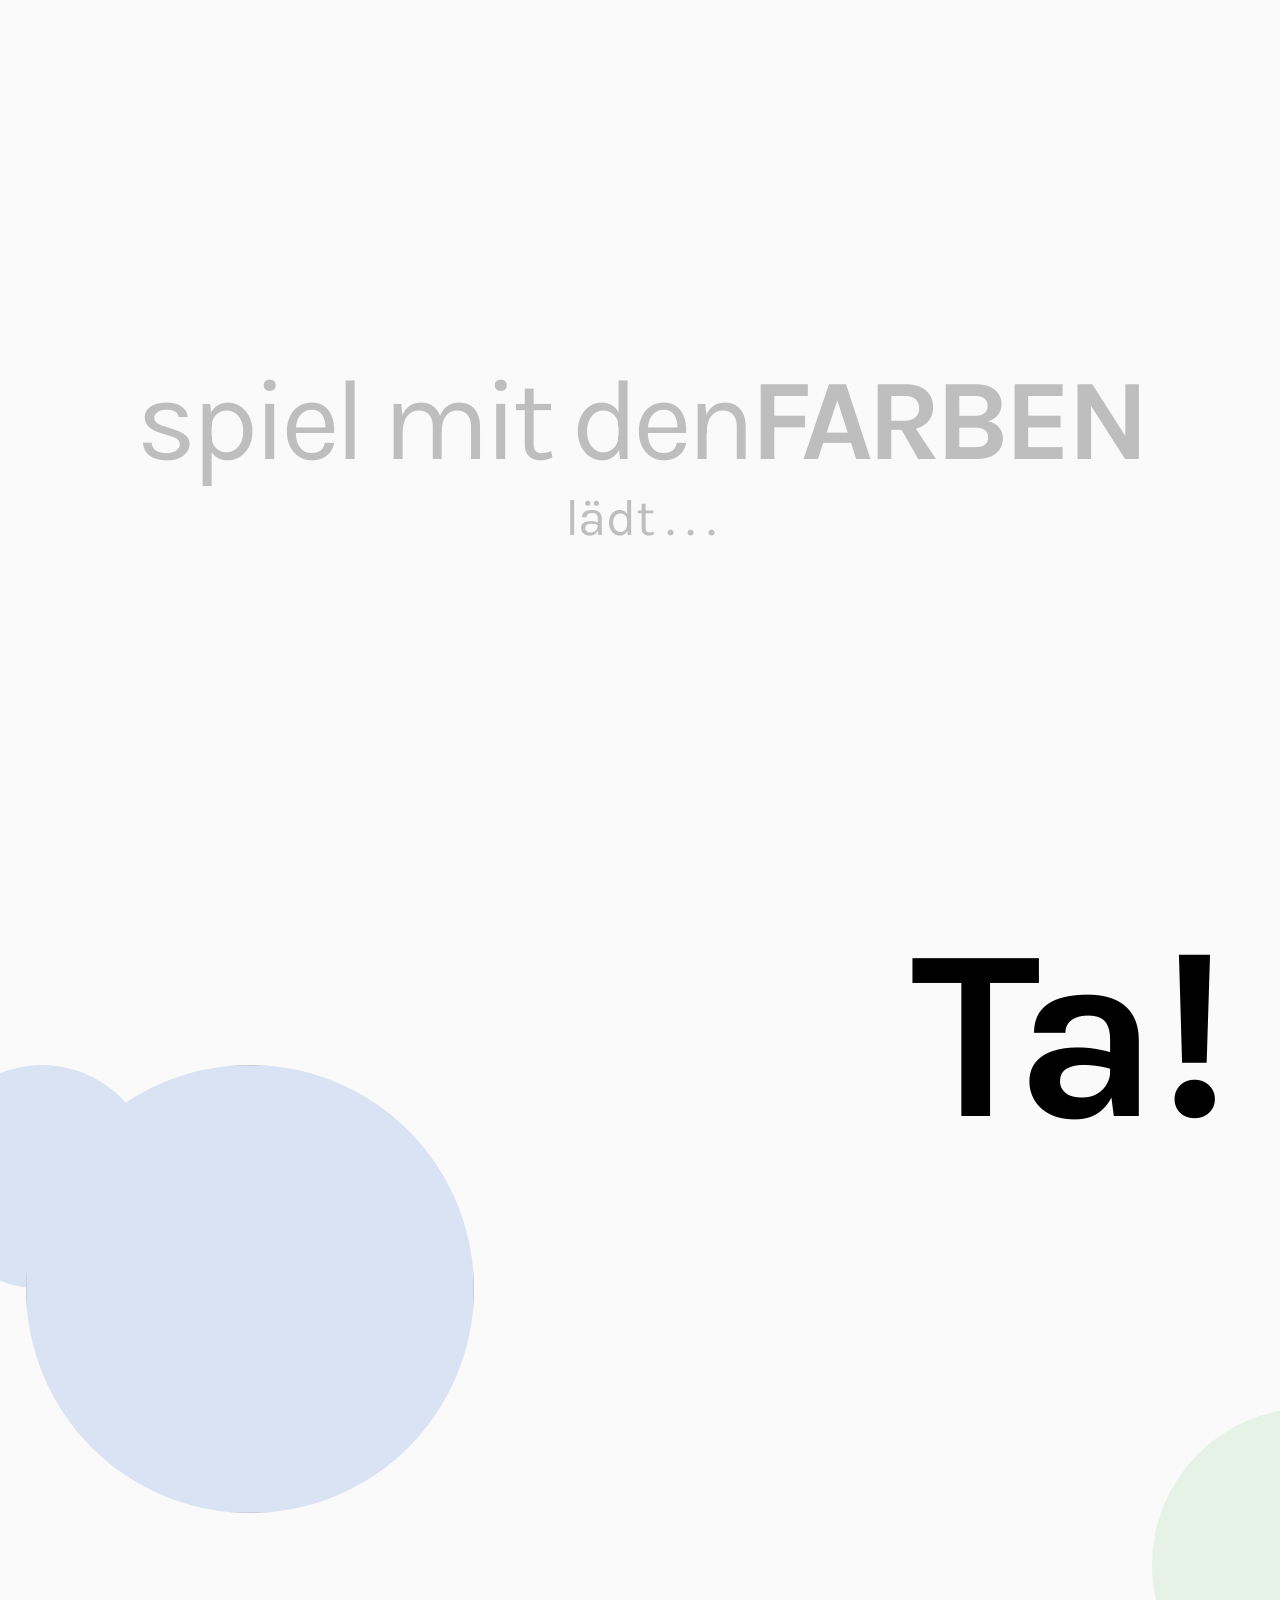
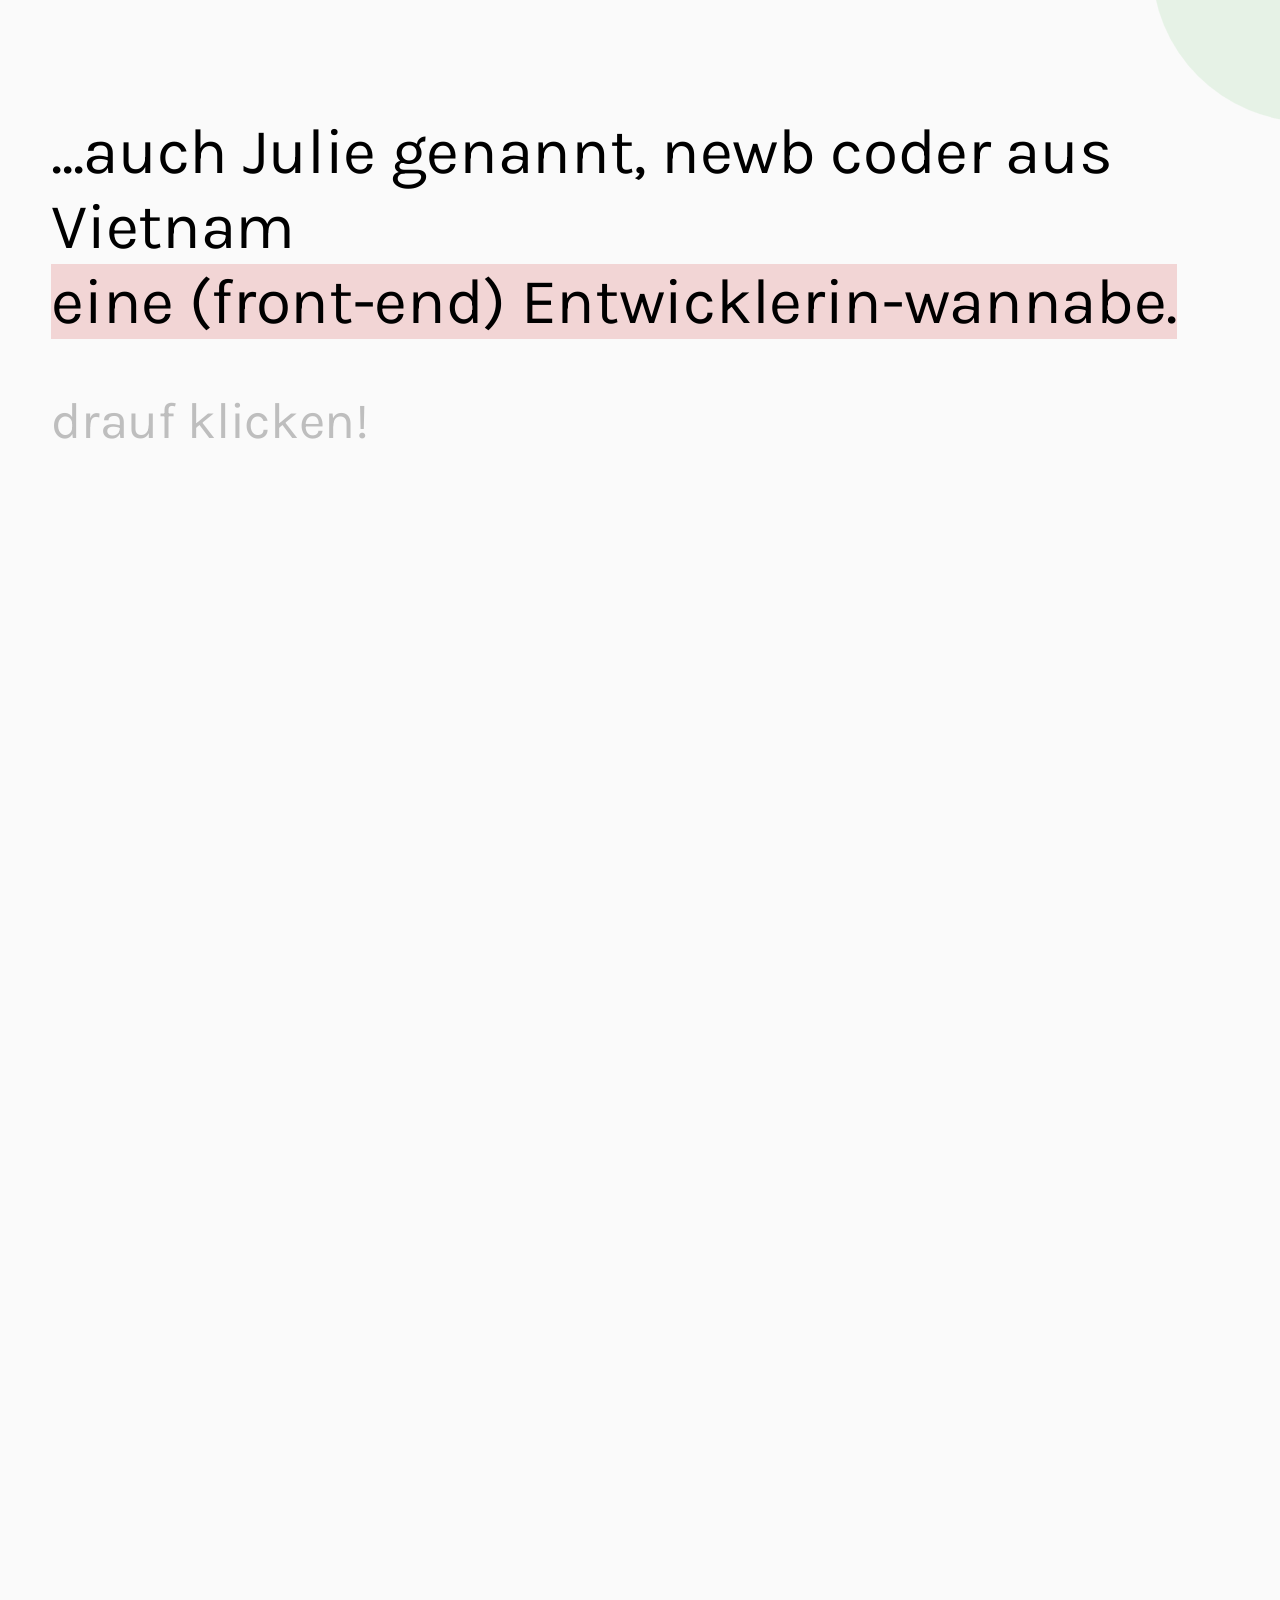
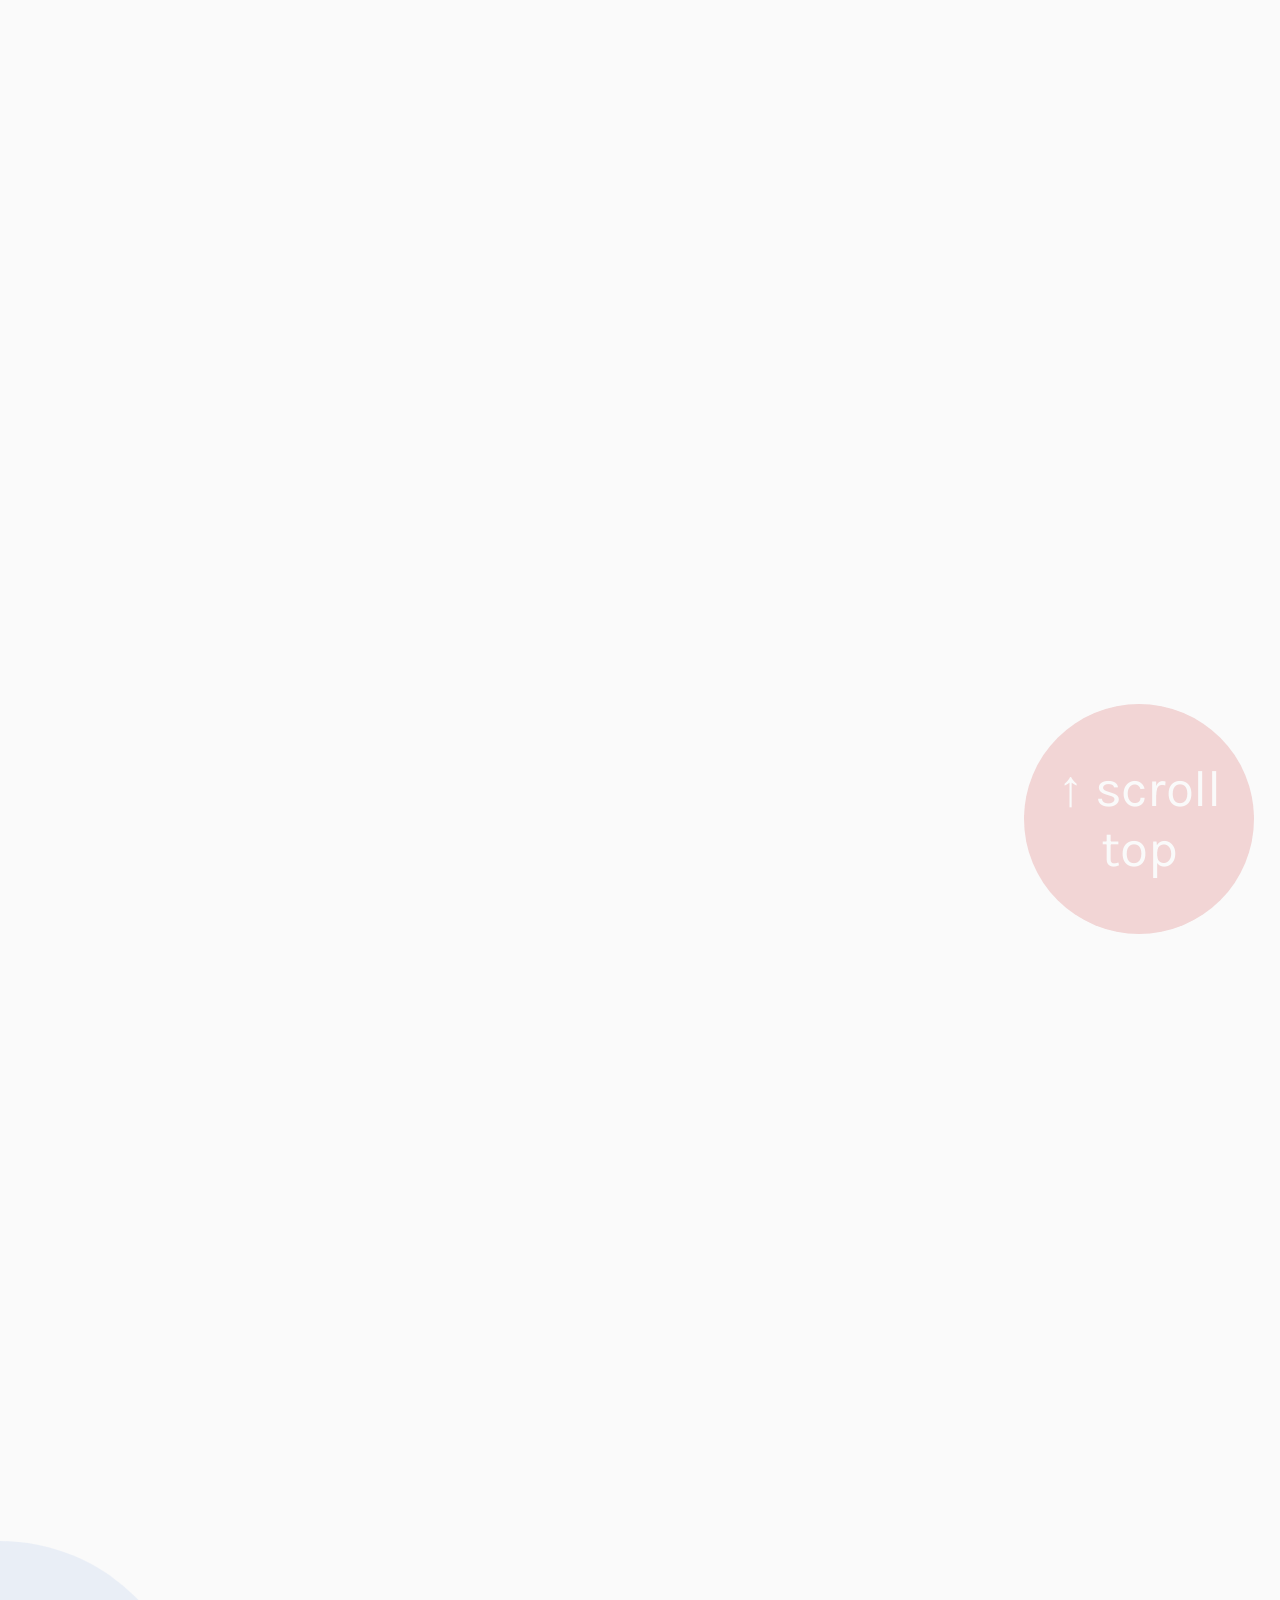
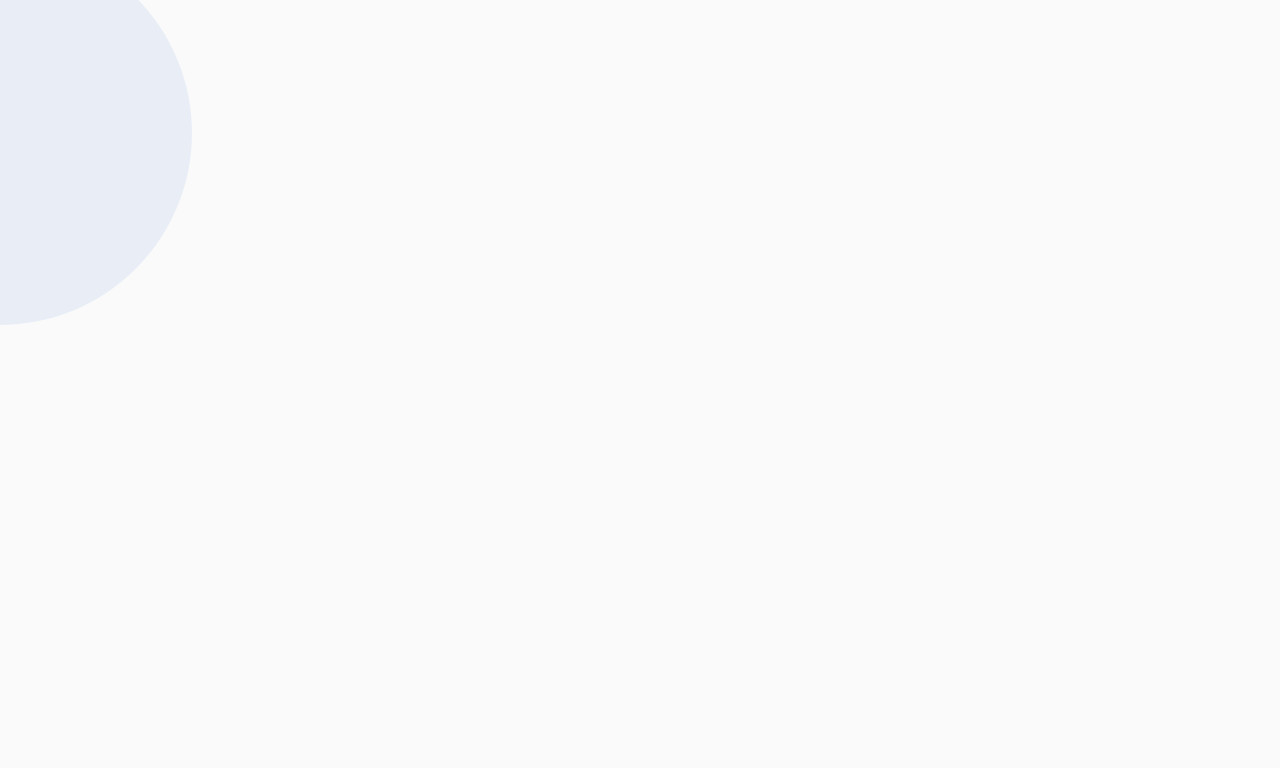
==== commit 105e0822: "Update de.html" ====
--- a/de.html
+++ b/de.html
@@ -250,7 +250,7 @@
         <div class="contact-block" style="margin-left: 40vw">
           <div class="skip work-showcase-artworks-copied">kopiert</div>
           <div class="contact-block-info" onclick="copyOnClick('https\:\/\/www.linkedin.com/in/phuong-julie-ta-09b880201/', this)">Phuong (Julie) Ta</div>
-          <a target="_blank" href="https://www.linkedin.com/in/phuong-julie-ta-09b880201/" class="contact-block-title"><div>→ linkedin</div></a>
+          <a target="_blank" href="https://www.linkedin.com/in/phuong-julie-ta/" class="contact-block-title"><div>→ linkedin</div></a>
         </div>
       </div>
 
@@ -263,4 +263,4 @@
 <script src="https://ajax.googleapis.com/ajax/libs/jquery/3.4.1/jquery.min.js"></script>
 <script src="./de.js"></script>
 <script src="https://unpkg.com/ionicons@5.0.0/dist/ionicons.js" type="module"></script>
-</html>+</html>
--- a/css/main.css
+++ b/css/main.css
@@ -1632,7 +1632,7 @@
   }
   .work-showcase-artworks img {
     width: 100%;
-    height: auto;
+    height: 100%;
   }
   .work-showcase-artworks-pallete {
     display: none;
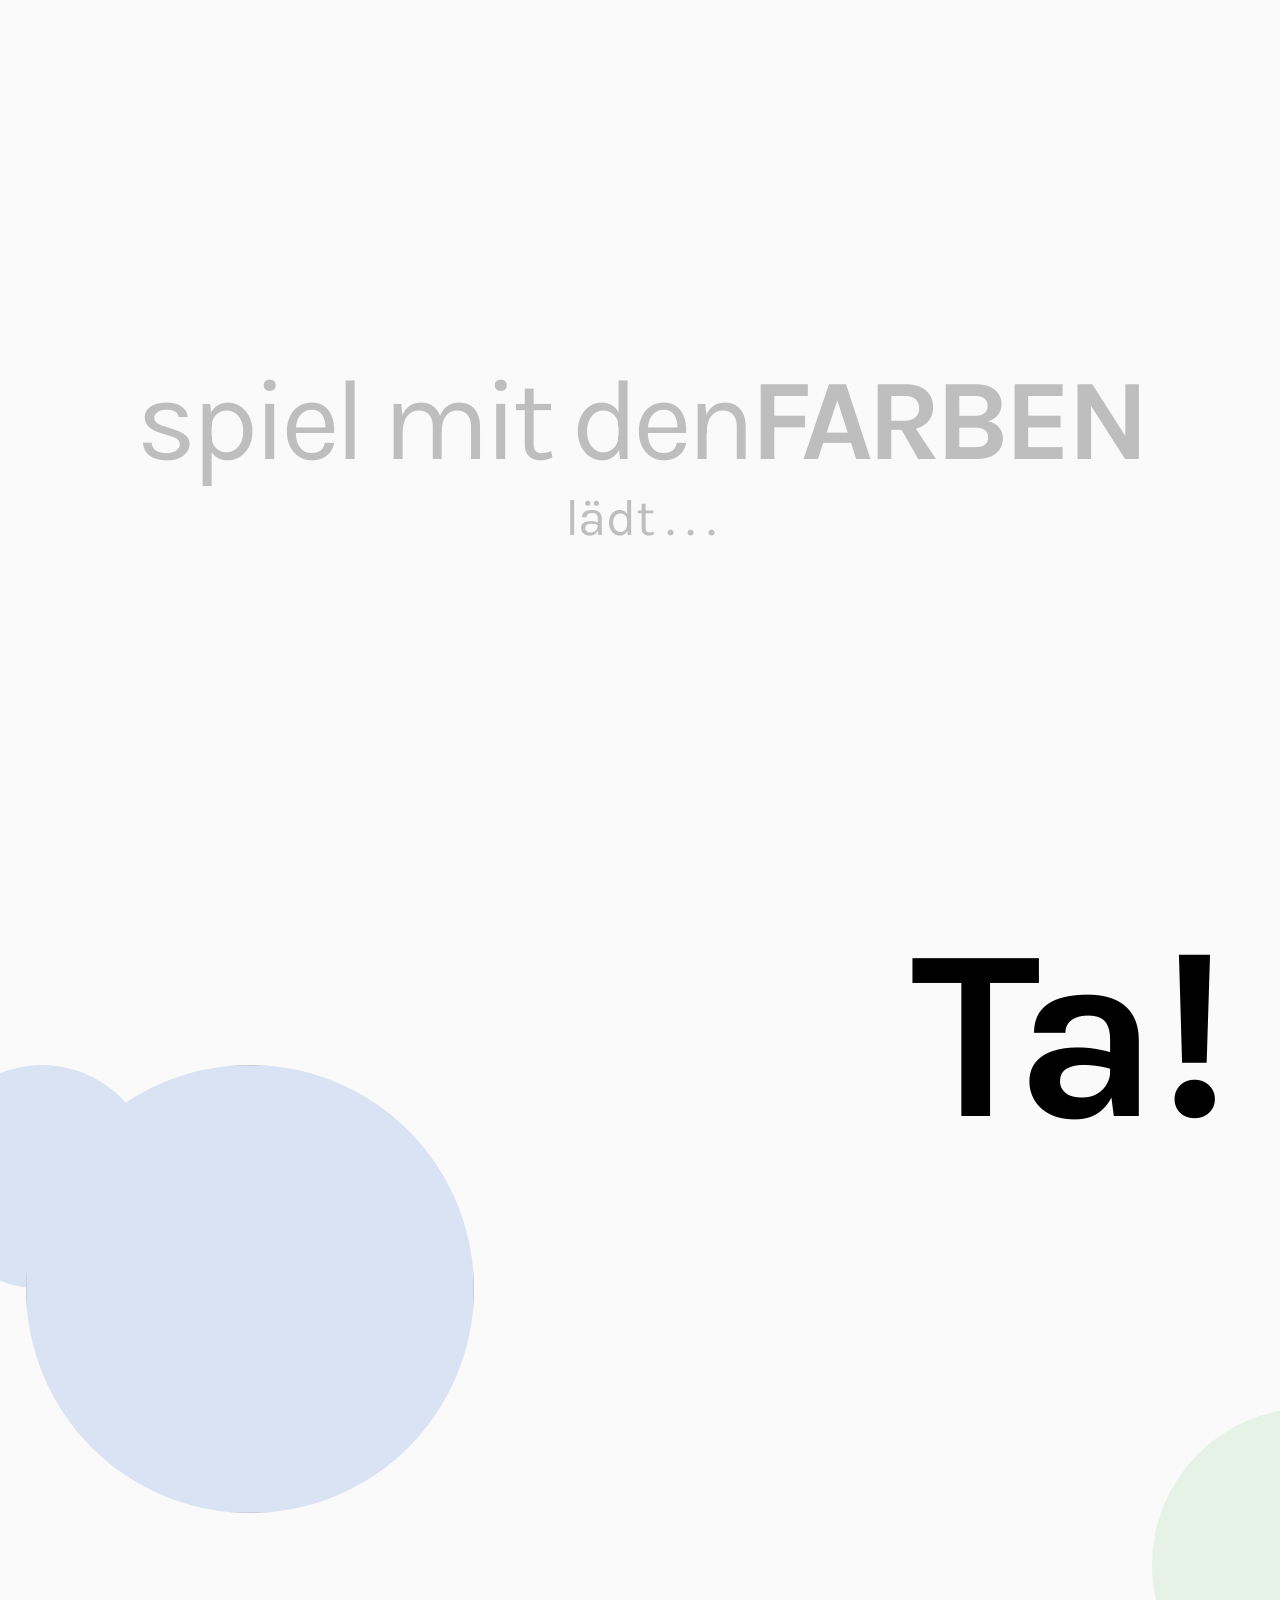
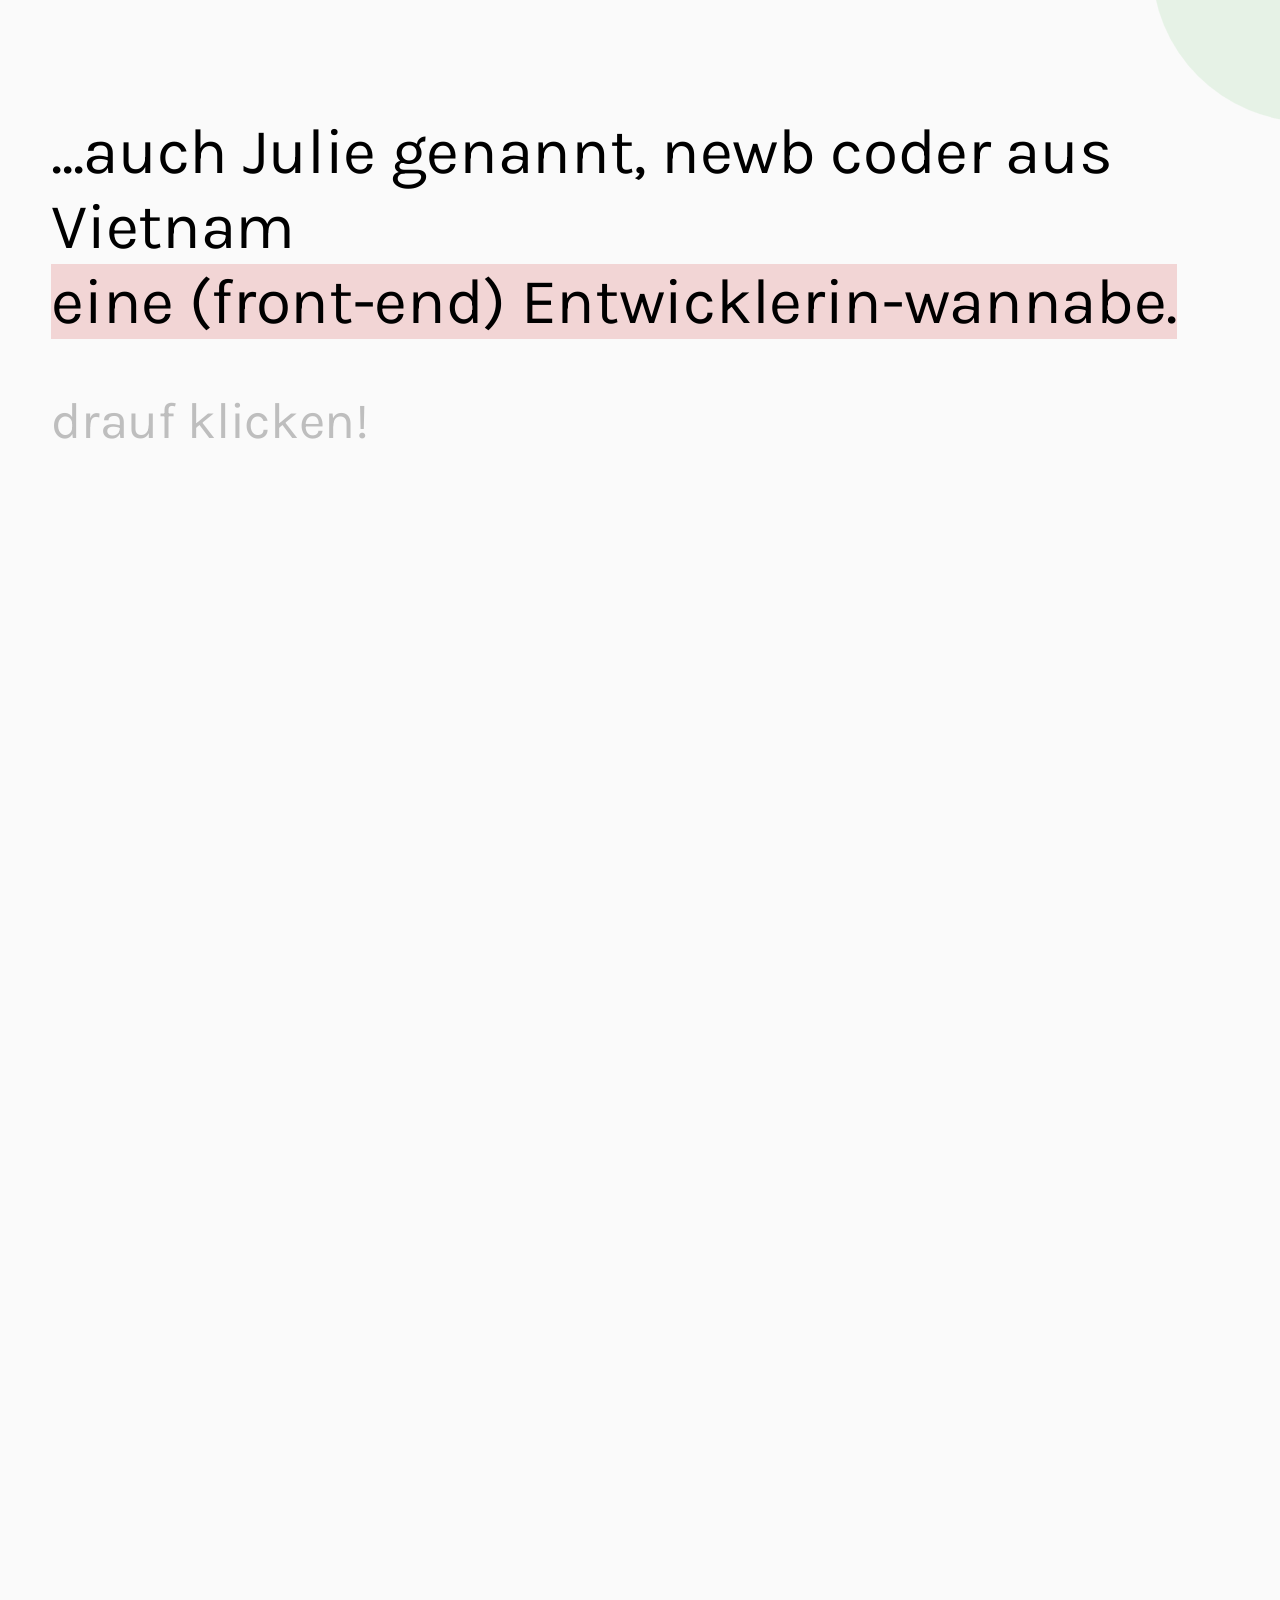
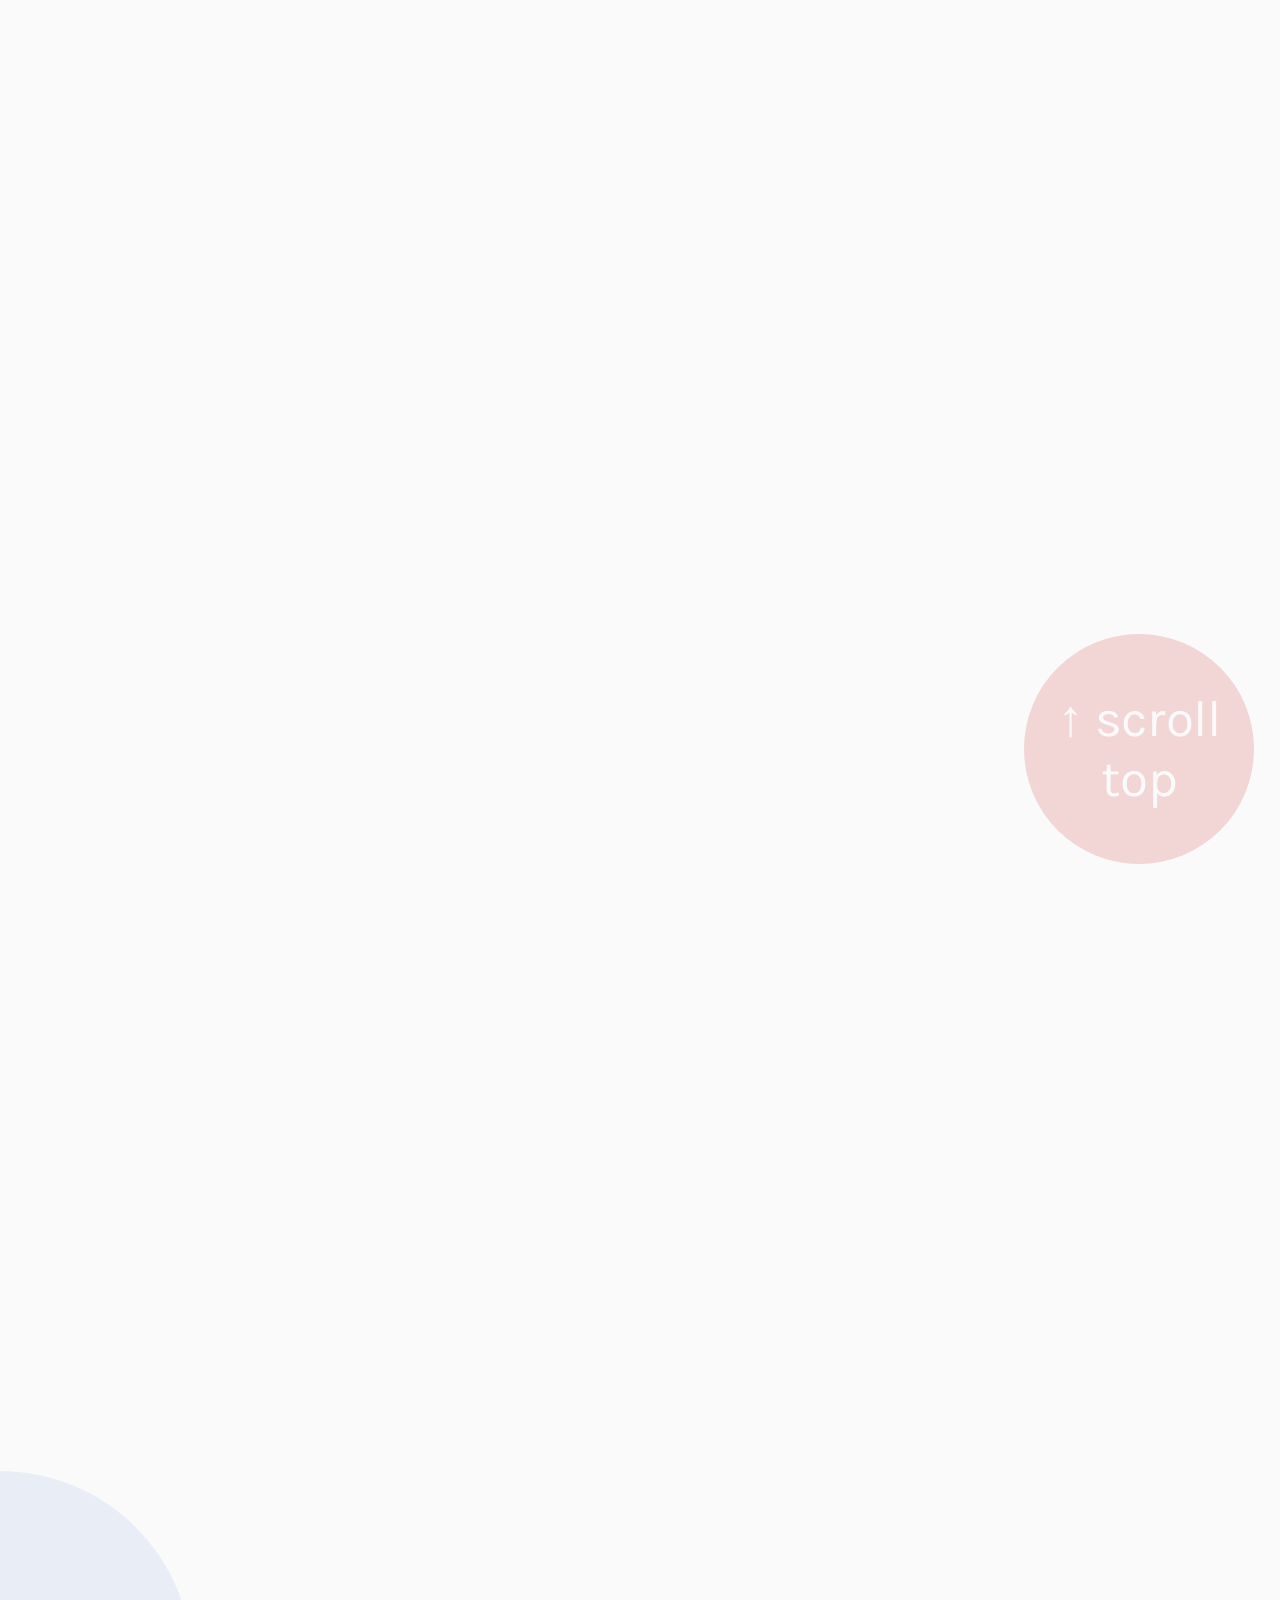
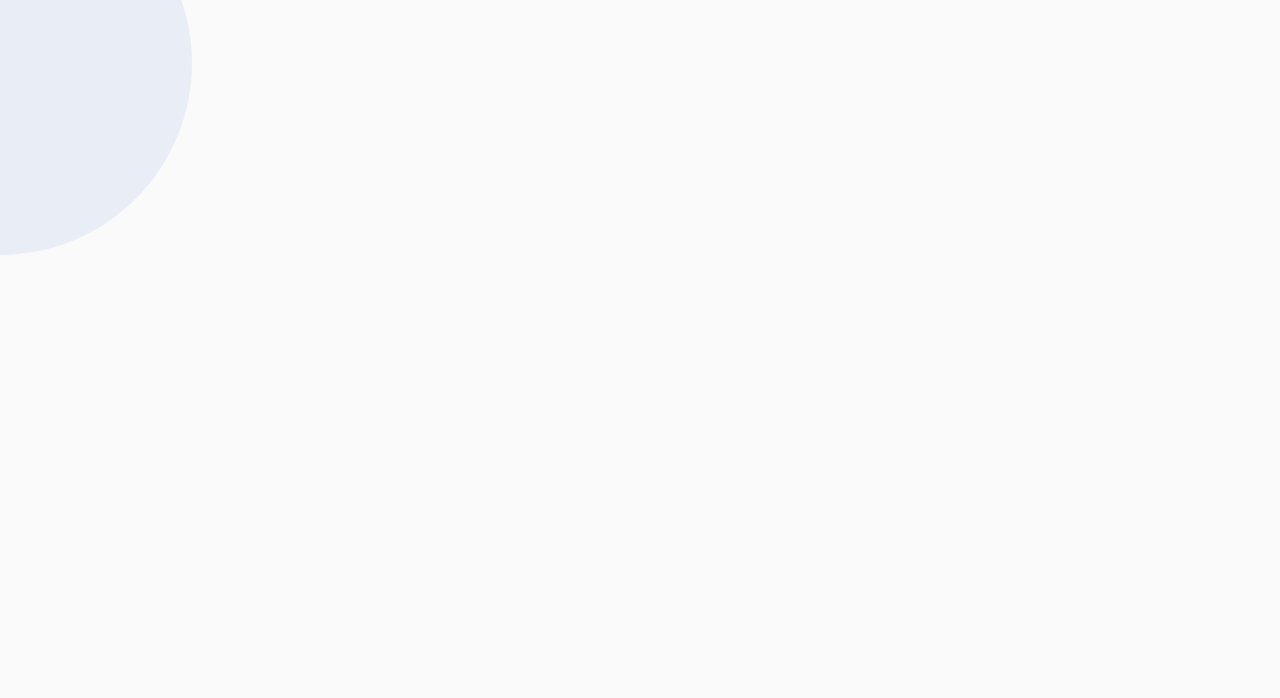
==== commit 082ce871: "Update de.html" ====
--- a/de.html
+++ b/de.html
@@ -199,26 +199,26 @@
       <div class="about-main">
         <div class="about-main-block">
           <div class="about-main-block-ques">Warum entscheide ich mich für IT?</div>
-          <div class="about-main-block-ans">Am Anfang habe ich an einem Javascript-Kurs teilgenommen, nur denn I möchtete etwas Neues versuchen. Es war eigentlich viel mehr interessanter als ich dachte. Daher will ich Informatik verfolgen.</div>
+          <div class="about-main-block-ans">Am Anfang habe ich an einem Javascript-Kurs teilgenommen, nur denn I möchtete etwas Neues versuchen. Es war eigentlich viel mehr interessanter als ich gedacht hatte.😬</div>
         </div>
 
         <div class="about-main-block" style="text-align: right;">
           <div class="about-main-block-ques">Meine Hobbys?</div>
   
   
-          <div class="about-main-block-ans">Musik, allgemein. Ich spiele <a id="soundcloud-link" target="_blank" class="about-main-block-link" href="https://soundcloud.com/t-h-ph-ng"><ion-icon name="link-outline" style="transform: translate(0, 0.25em);"></ion-icon> gern Klavier, singen und Songwriting. <span id="soundcloud-ball" class="pointBallBig">besuch mein Soundcloud</span></a></div>
+          <div class="about-main-block-ans">Musik, allgemein. Ich spiele <a id="soundcloud-link" target="_blank" class="about-main-block-link" href="https://soundcloud.com/t-h-ph-ng"><ion-icon name="link-outline" style="transform: translate(0, 0.25em);"></ion-icon> gern Klavier und kann ein bisschen komponieren. <span id="soundcloud-ball" class="pointBallBig">besuch mein Soundcloud</span></a></div>
           
         </div>
 
         <div class="about-main-block">
           <div class="about-main-block-ques">Über außerschulische Aktivitäten?</div>
-          <div class="about-main-block-ans">An meiner Oberschule war ich die Leiterin <a id="hec-link" target="_blank" class="about-main-block-link" href="https://www.facebook.com/pg/HSGSEnglishClub/photos/?tab=album&album_id=1570739006326073"><ion-icon name="link-outline" style="transform: translate(0, 0.25em);"></ion-icon>des Englisch-Klubs meiner Schule <span id="hec-ball" class="pointBallBig">besuch Facebook des Klubs</span></a>.Wir haben viele Aktivitäten für die Schüler unserer Oberschule organisiert. Unsere größte Veranstaltung ist English Celebration, die verschiedene Aktivitäten in Bezug auf die westliche Kultur und Sprache umfasst.</div>
+          <div class="about-main-block-ans">An meiner Oberschule war ich die Leiterin <a id="hec-link" target="_blank" class="about-main-block-link" href="https://www.facebook.com/pg/HSGSEnglishClub/photos/?tab=album&album_id=1570739006326073"><ion-icon name="link-outline" style="transform: translate(0, 0.25em);"></ion-icon>des Englisch-Klubs meiner Schule <span id="hec-ball" class="pointBallBig">besuch Facebook des Klubs</span></a>.Wir haben viele Aktivitäten für die Schüler unserer Oberschule organisiert. Unsere größte Veranstaltung war English Celebration, die verschiedene Aktivitäten in Bezug auf westliche Kultur und Sprache umfasst.</div>
           
         </div>
 
         <div class="about-main-block"  style="text-align: right;">
           <div class="about-main-block-ques">Über Fremdsprachen?</div>
-          <div class="about-main-block-ans">Ich kann Englisch und Deutsch sprechen (mittlere Niveau). Ich habe vor, einige Sprachen mehr zu lernen, nachdem ich diese zwei beherrschen.</div>
+          <div class="about-main-block-ans">Ich kann derzeit Englisch und Deutsch sprechen (auf mittlerem Niveau). Ich habe vor, einige Sprachen mehr zu lernen, nachdem ich diese zwei beherrschen könnte.</div>
         </div>
       </div>
 
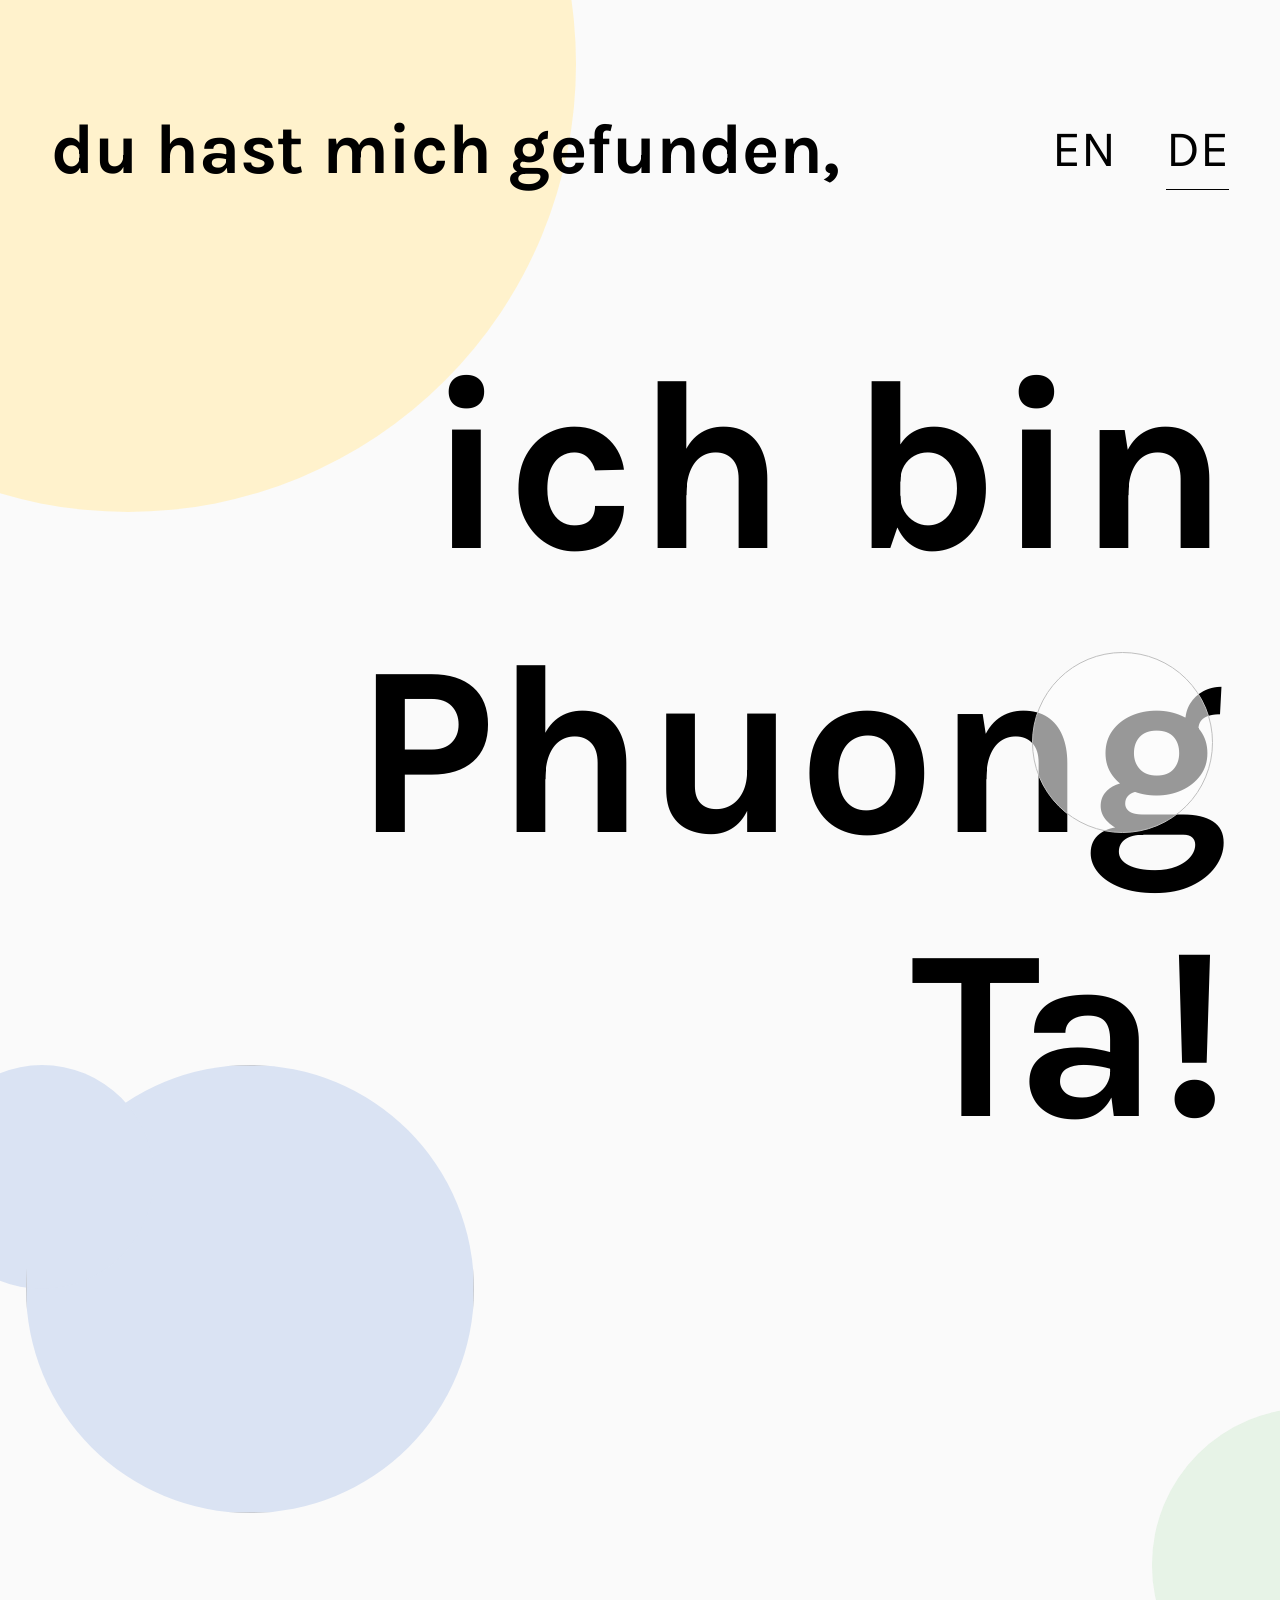
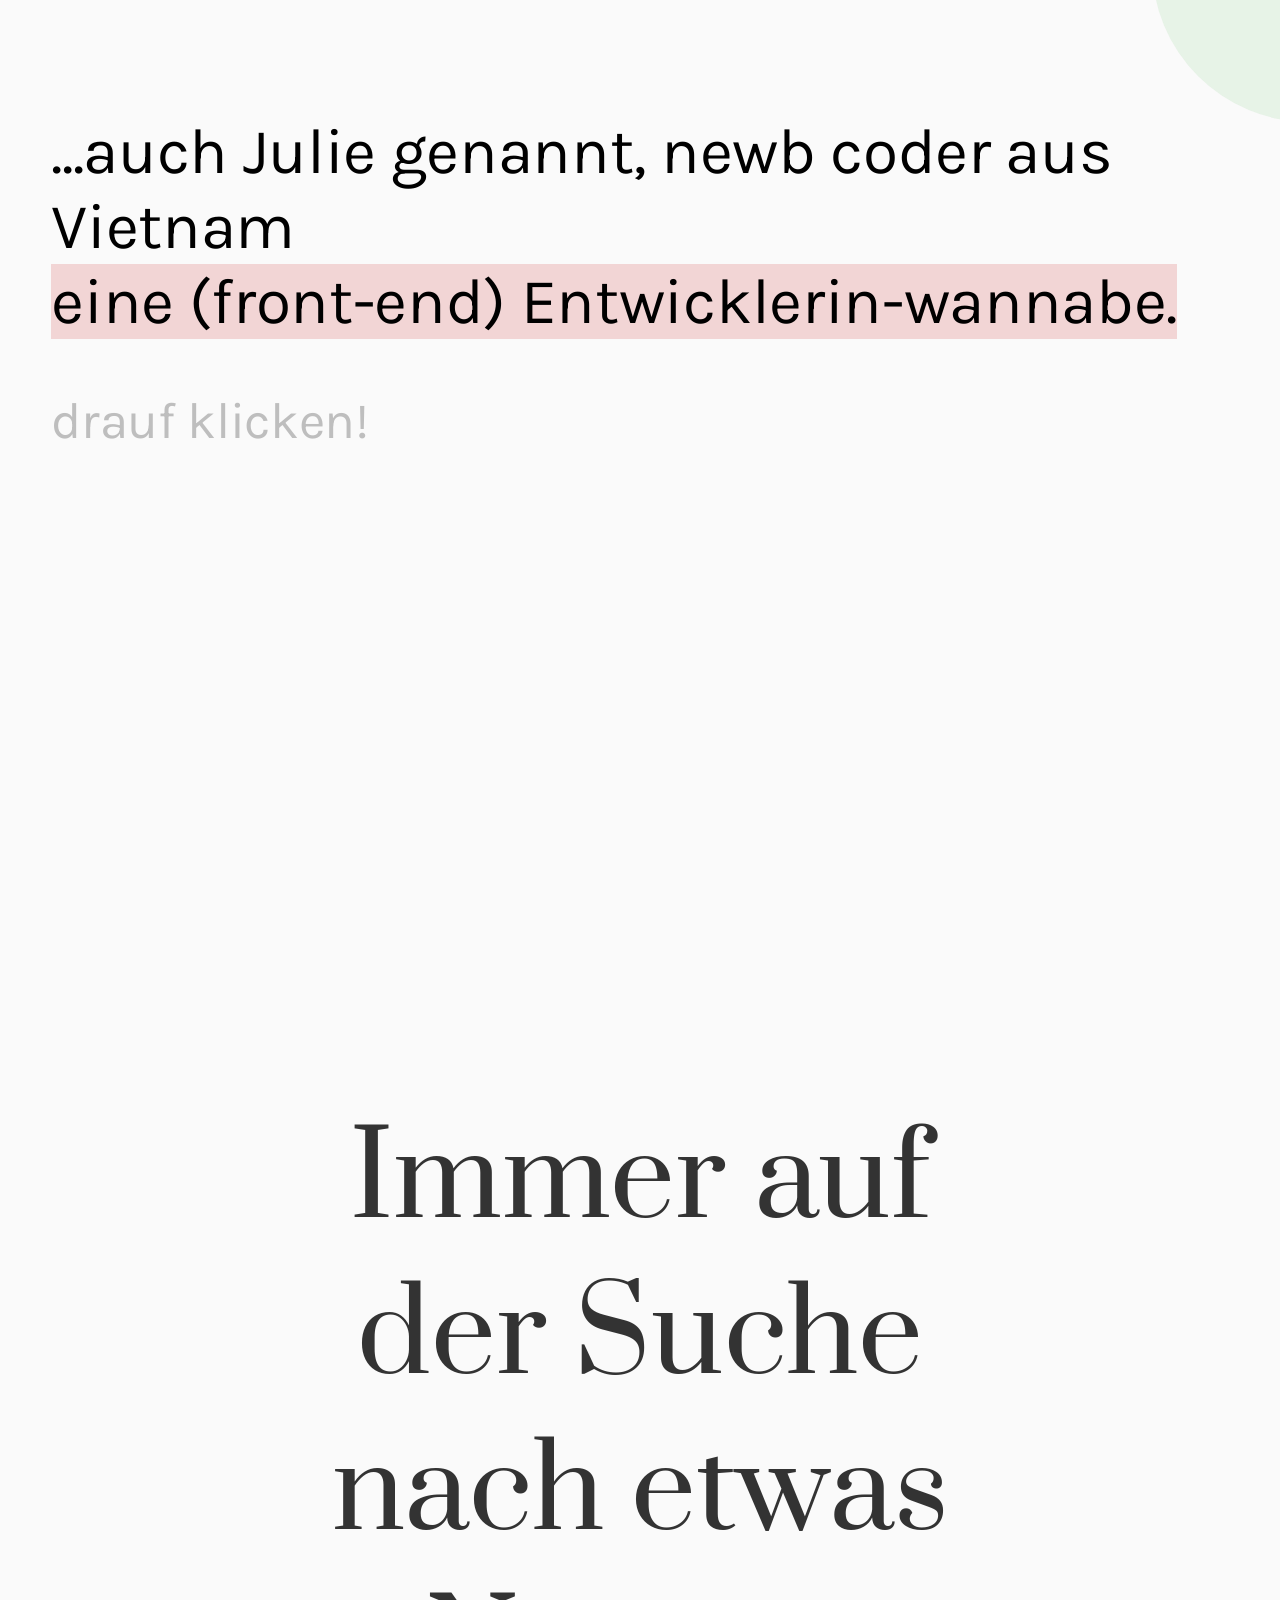
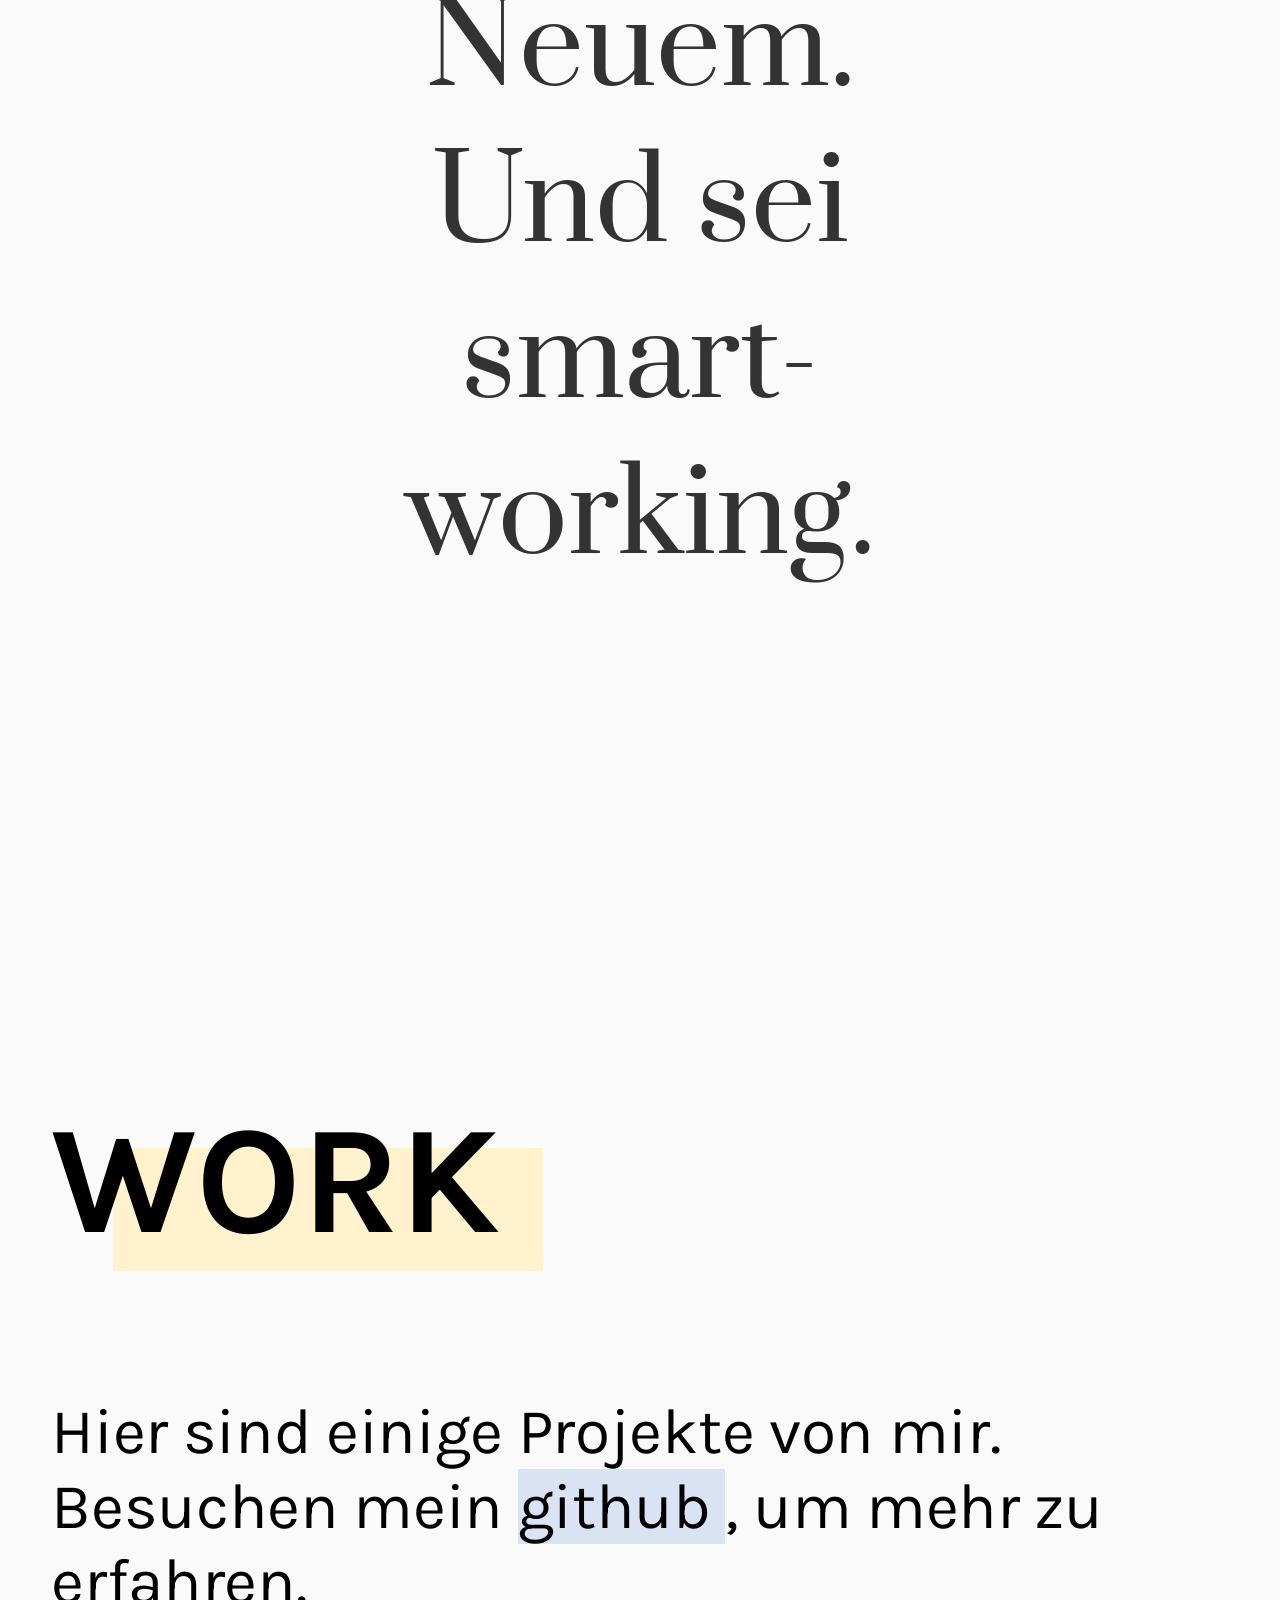
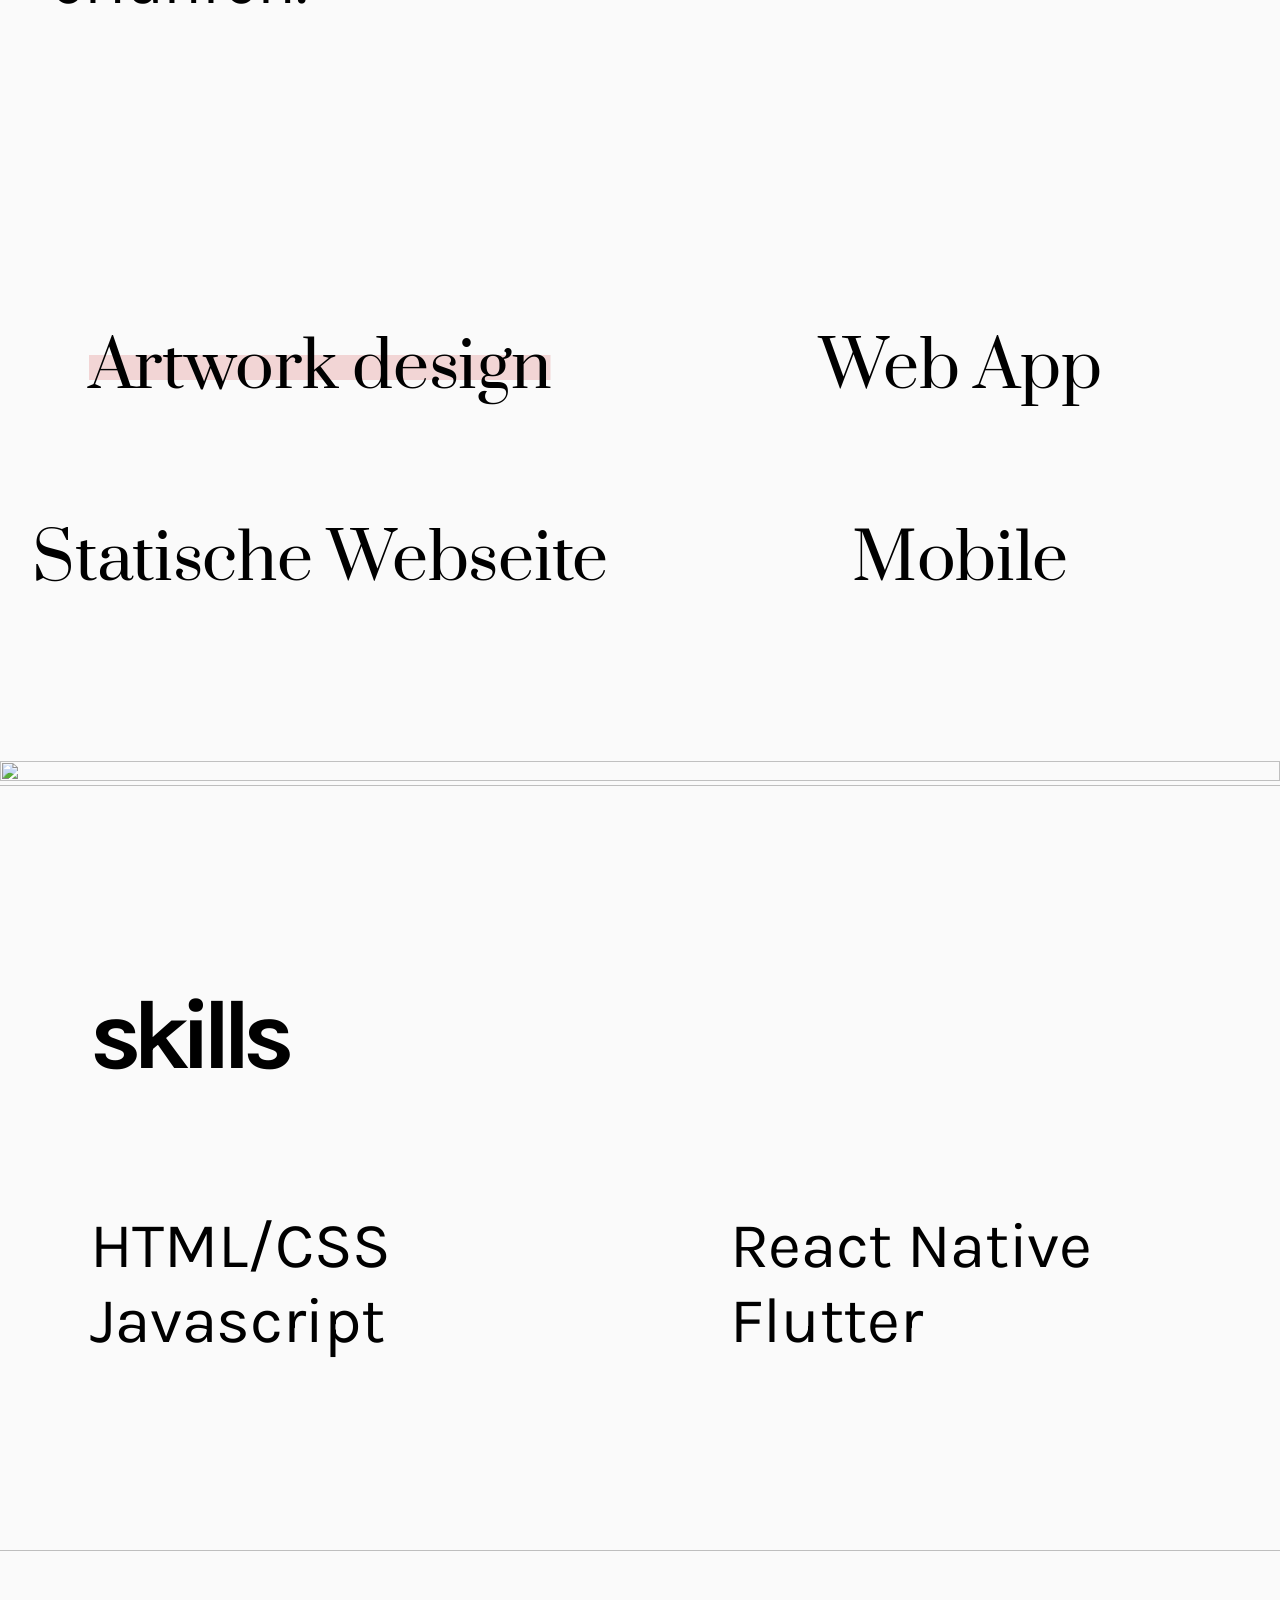
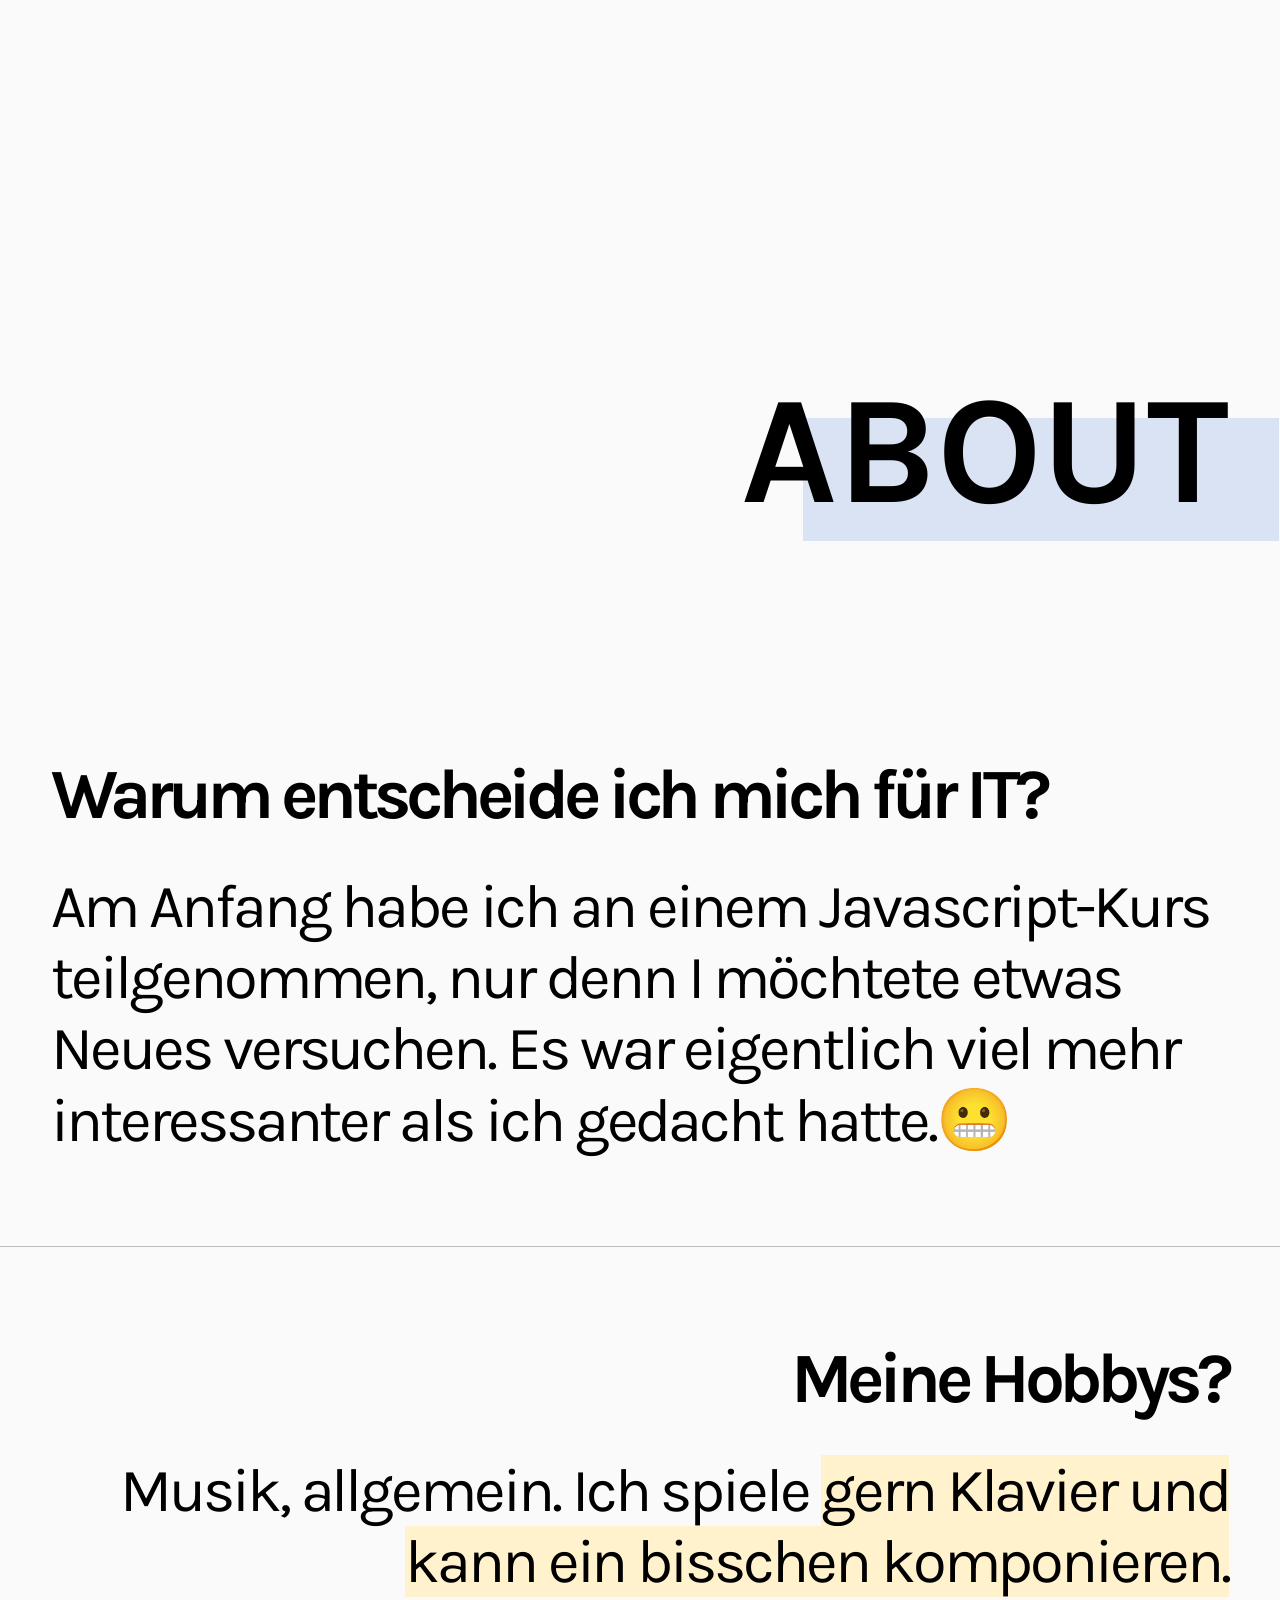
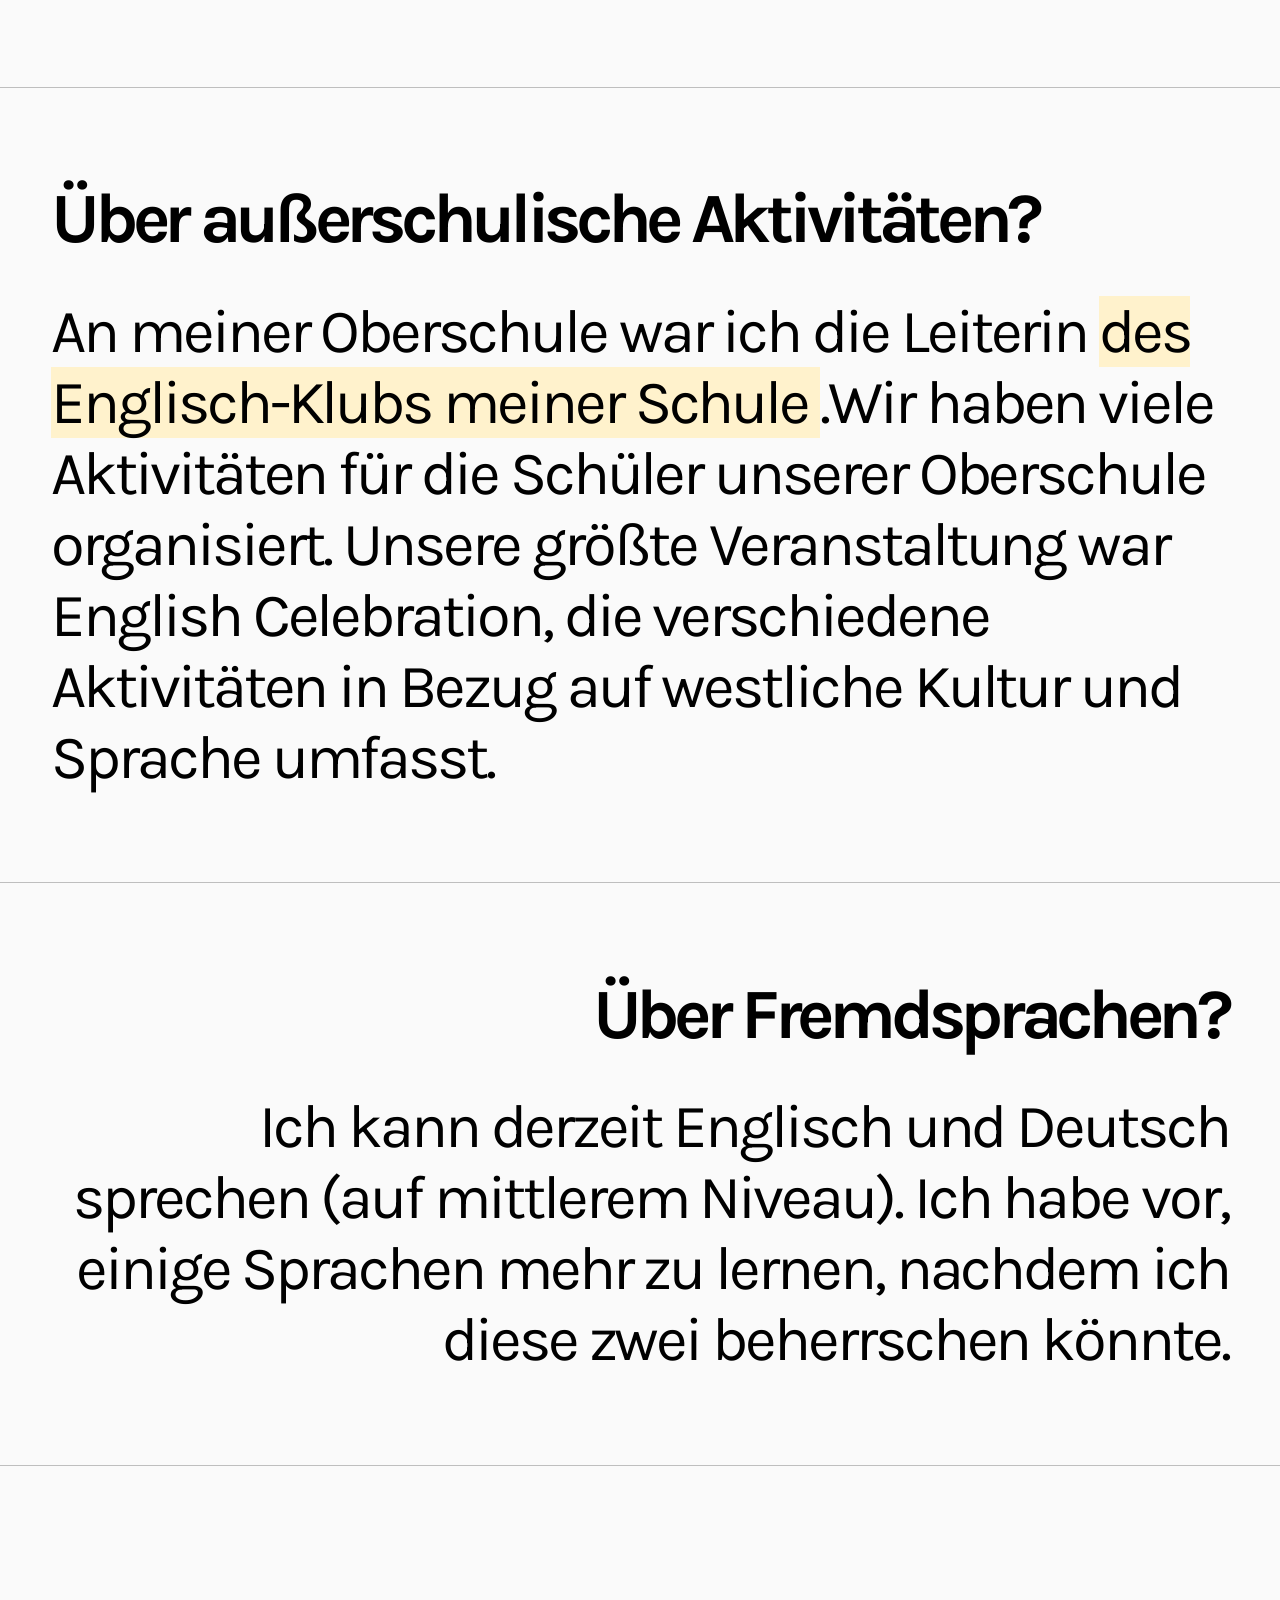
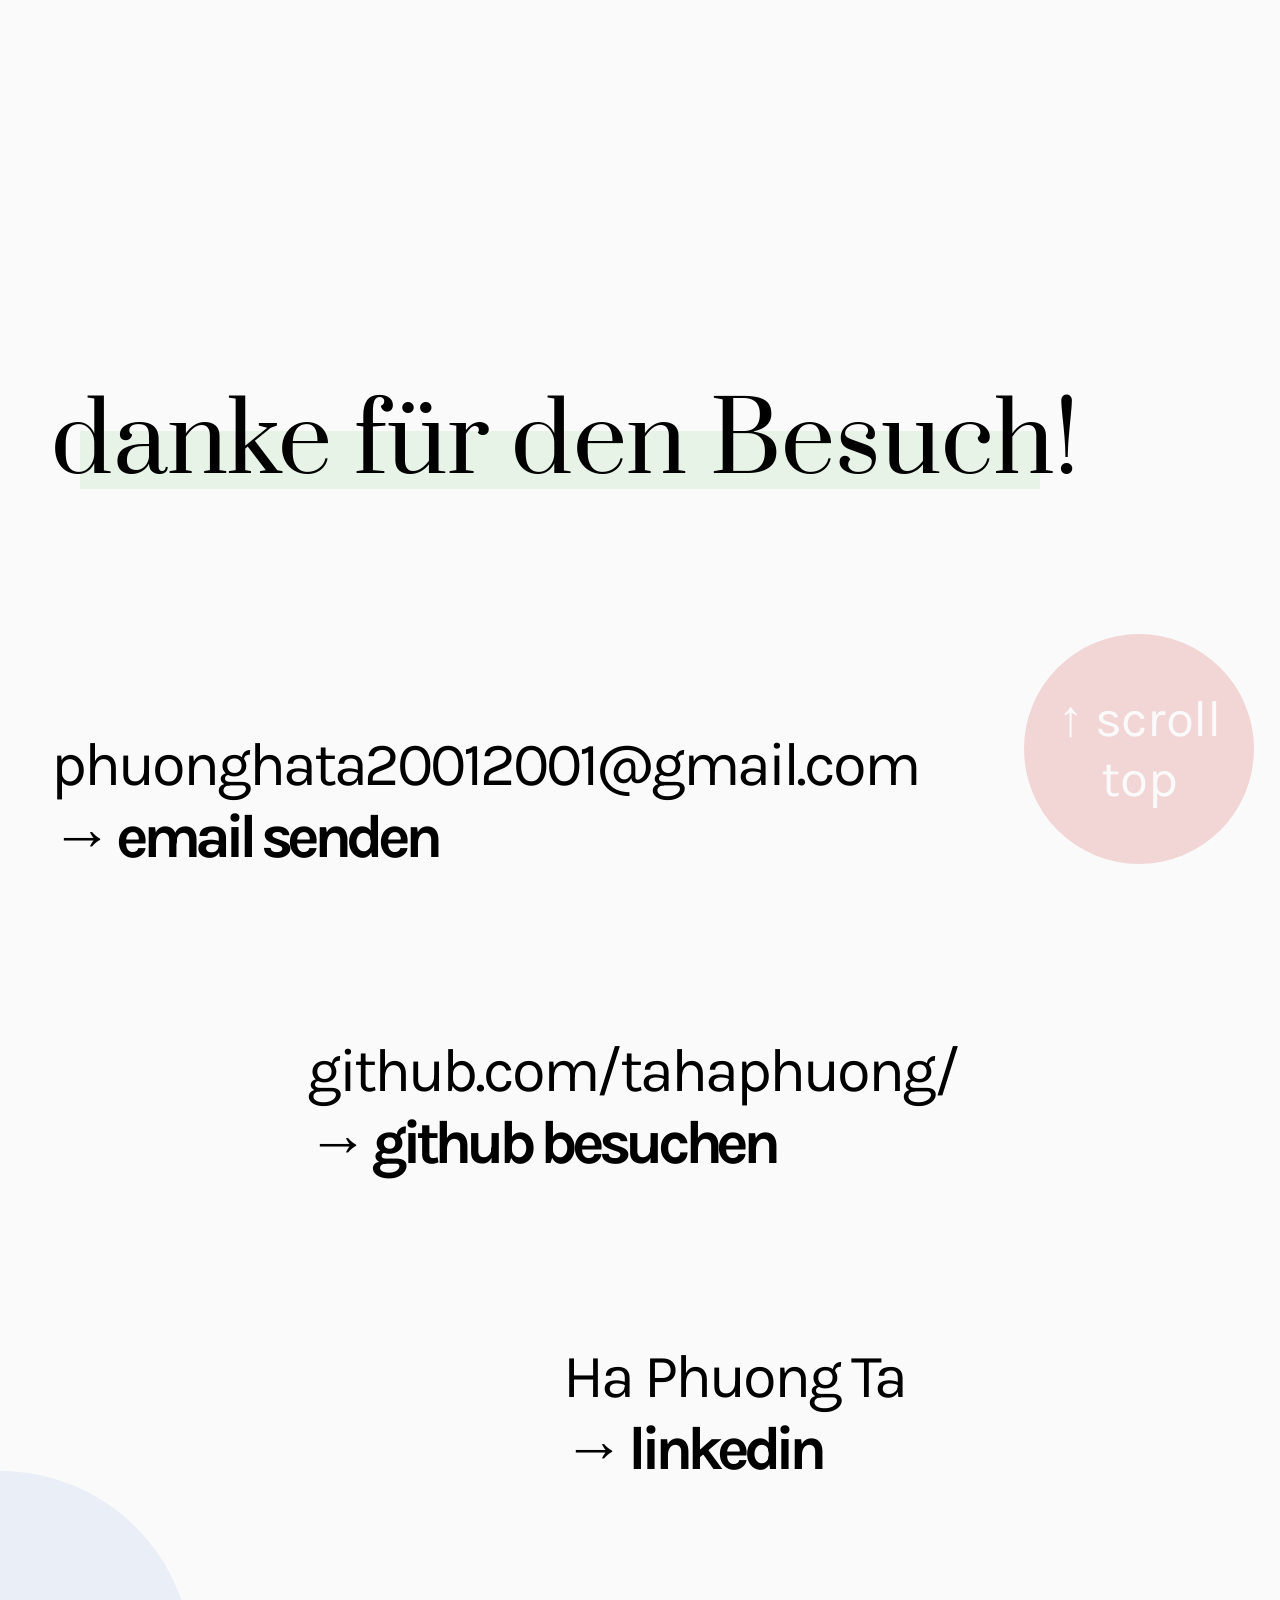
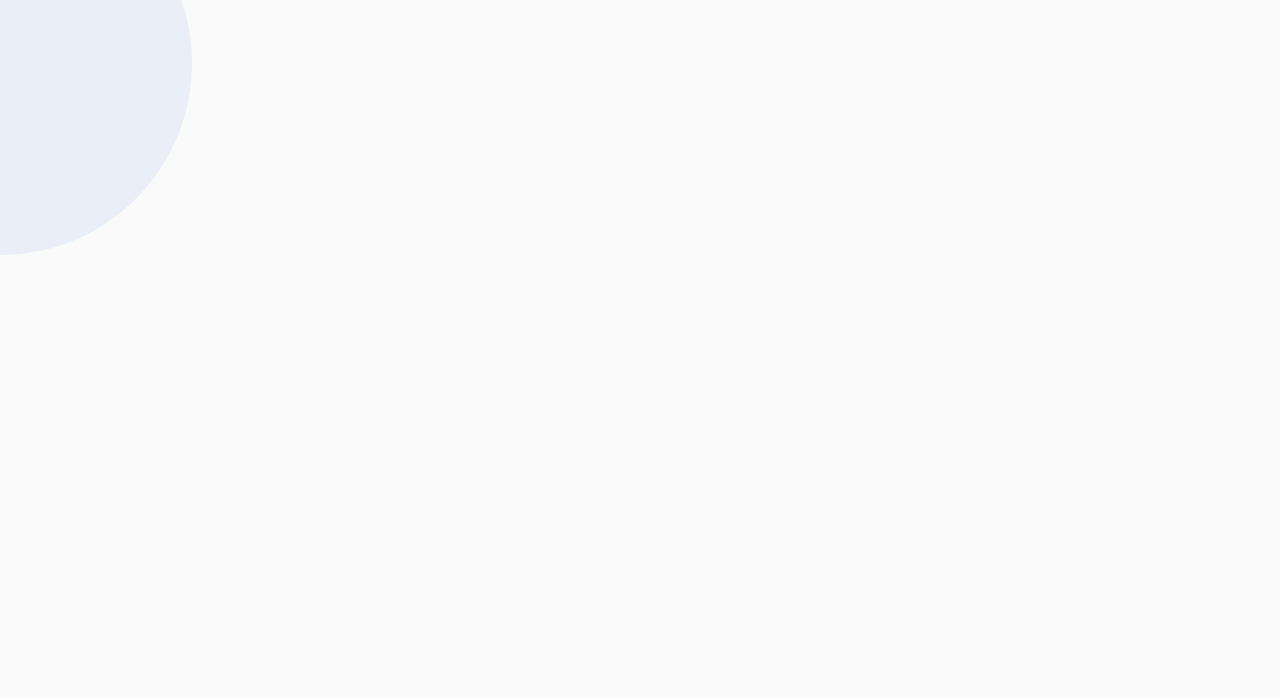
==== commit 358cd729: "Update de.html" ====
--- a/de.html
+++ b/de.html
@@ -249,8 +249,8 @@
 
         <div class="contact-block" style="margin-left: 40vw">
           <div class="skip work-showcase-artworks-copied">kopiert</div>
-          <div class="contact-block-info" onclick="copyOnClick('https\:\/\/www.linkedin.com/in/phuong-julie-ta-09b880201/', this)">Phuong (Julie) Ta</div>
-          <a target="_blank" href="https://www.linkedin.com/in/phuong-julie-ta/" class="contact-block-title"><div>→ linkedin</div></a>
+          <div class="contact-block-info" onclick="copyOnClick('https\:\/\/www.linkedin.com/in/ha-phuong-ta/', this)">Ha Phuong Ta</div>
+          <a target="_blank" href="https://www.linkedin.com/in/ha-phuong-ta/" class="contact-block-title"><div>→ linkedin</div></a>
         </div>
       </div>
 
